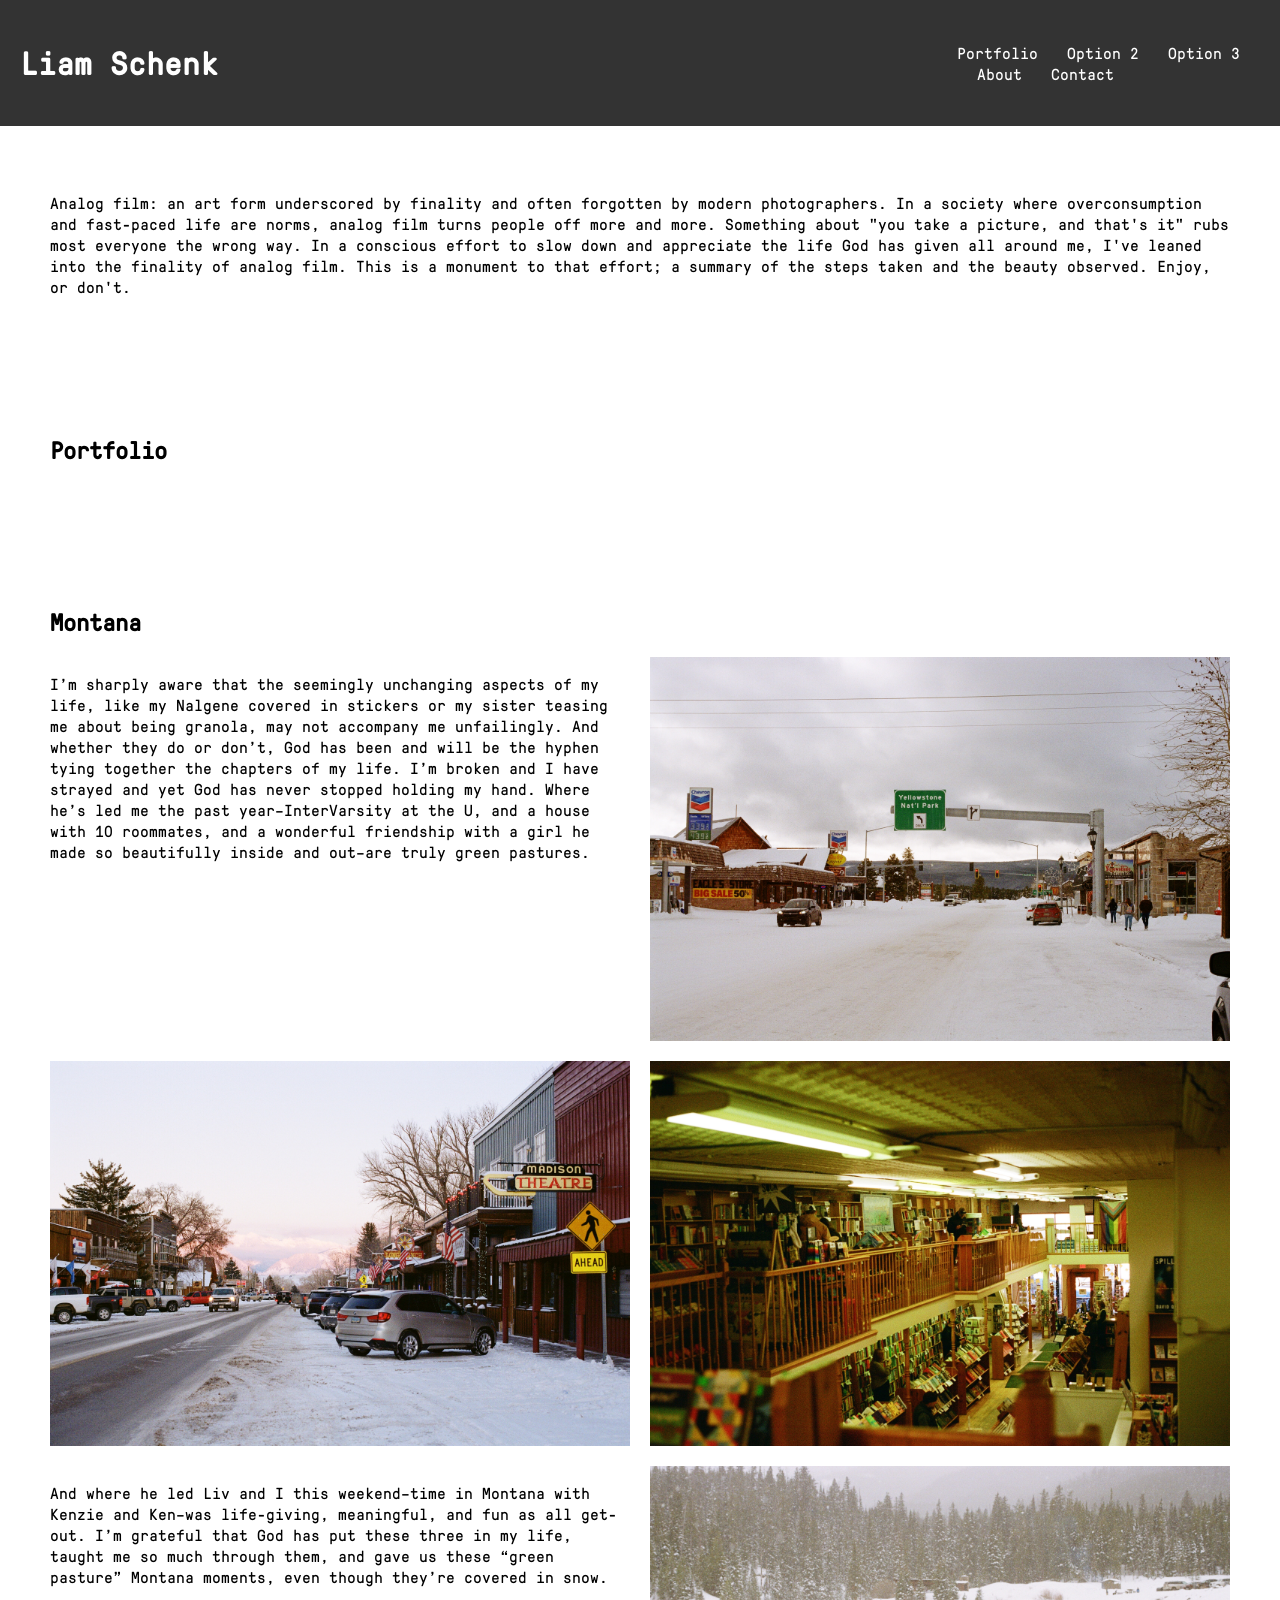
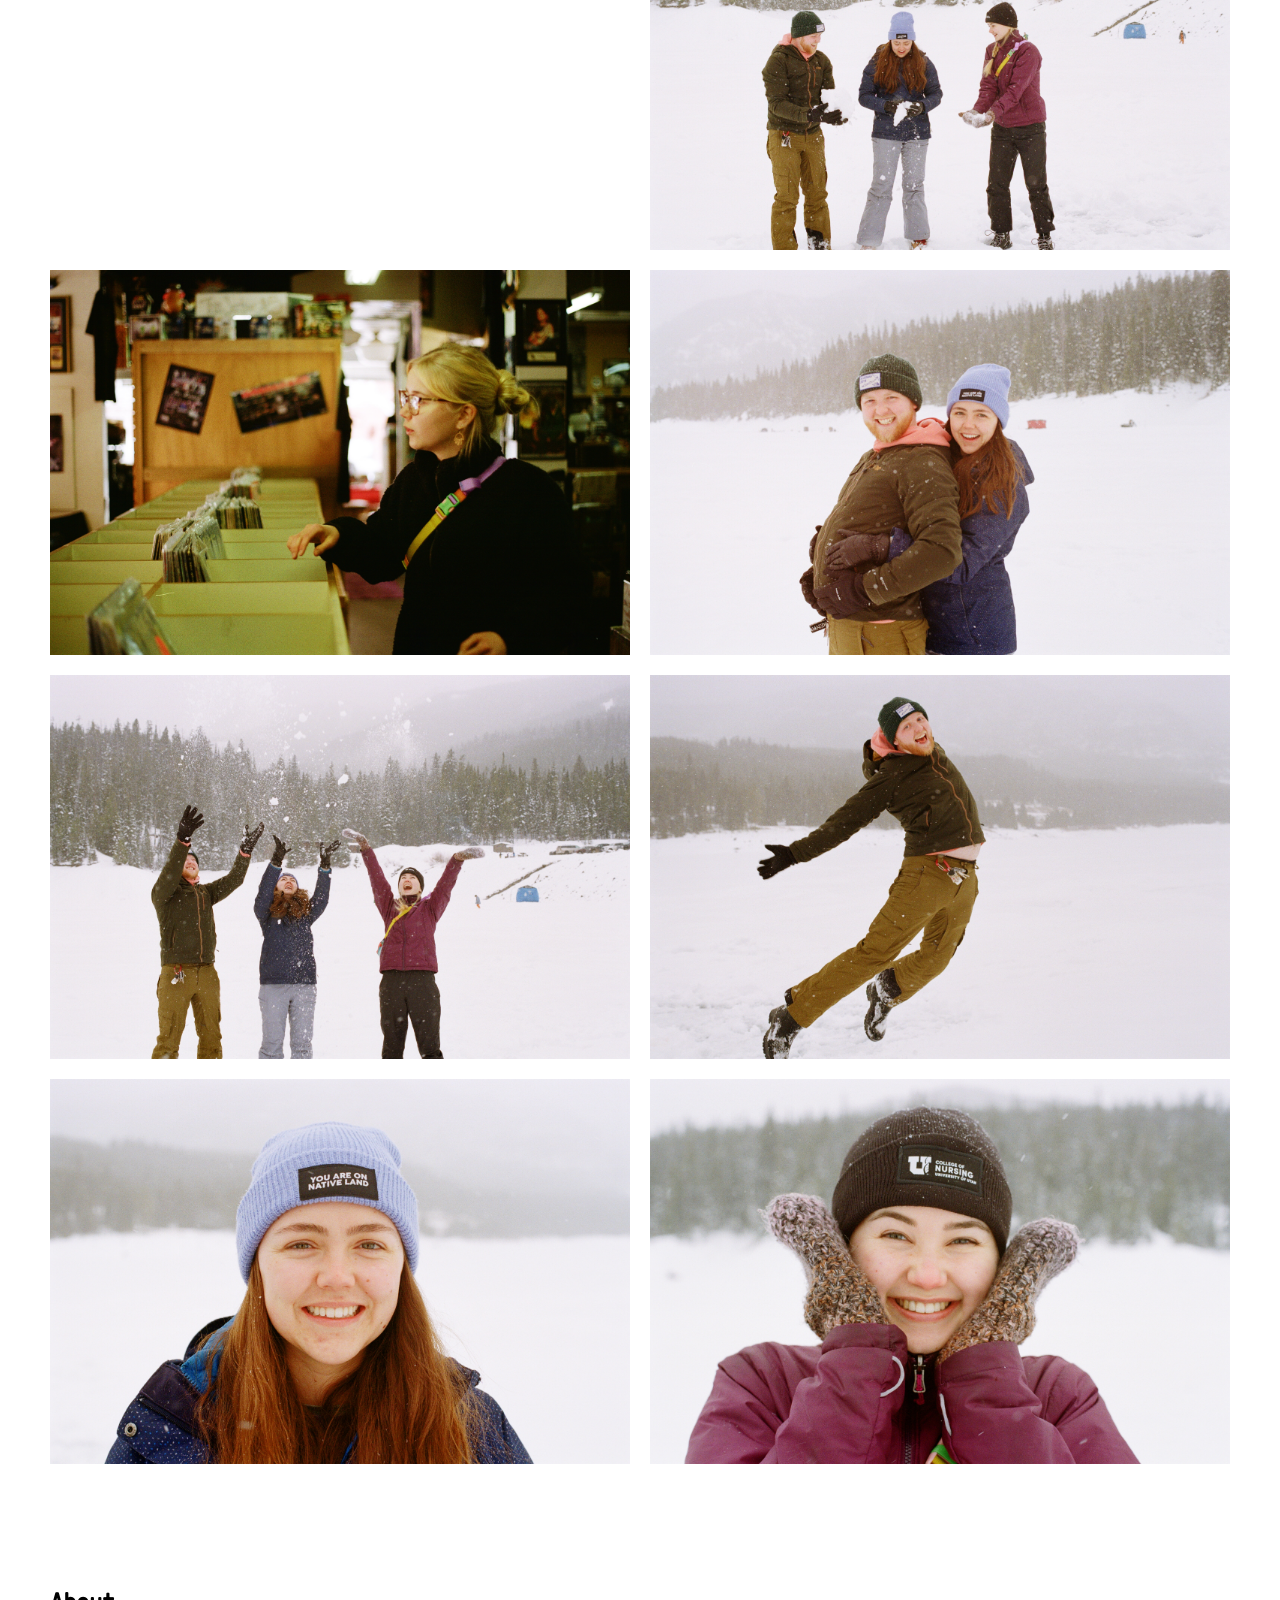
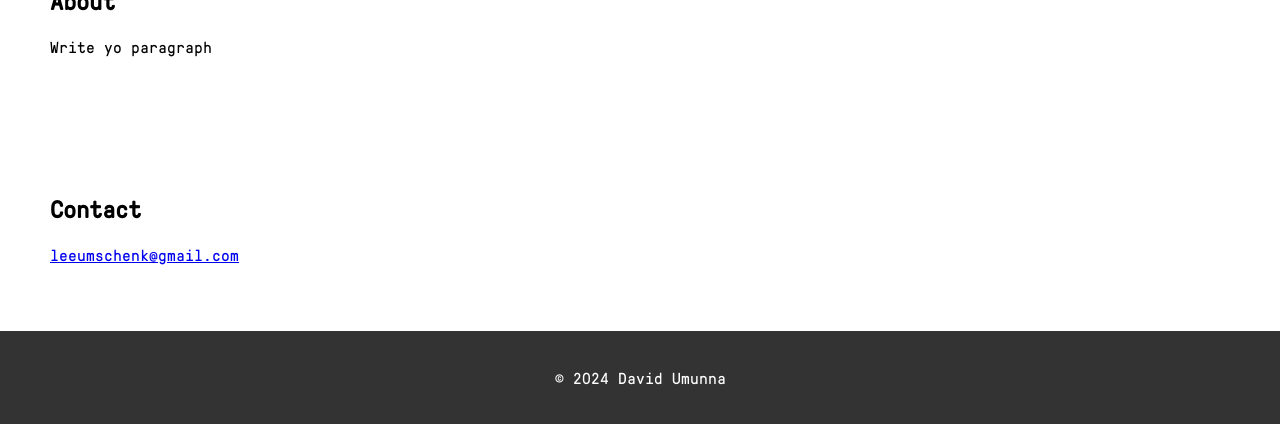
==== index.html @ a3badebc "Fix navbar???" ====
<!DOCTYPE html>
<html lang="en">
  <head>
    <meta charset="UTF-8" />
    <meta name="viewport" content="width=device-width, initial-scale=1.0" />
    <title>Liam Schenk; Portfolio</title>
    <link rel="stylesheet" href="digital.css" />
  </head>
  <body>
    <header>
      <h1>Liam Schenk</h1>
      <nav>
        <ul>
          <li>
            <ul>
			        <li><a href="#montana">Portfolio</a></li>
		          <li><a href="#">Option 2</a></li>
		          <li><a href="#">Option 3</a></li>
	          </ul>
          </li>
          <li><a href="#about">About</a></li>
          <li><a href="#contact">Contact</a></li>
        </ul>
      </nav>
    </header>

    <section id="intro">
      <p> Analog film: an art form underscored by finality and often forgotten by modern photographers. In a society where overconsumption and fast-paced life are norms, analog film turns people off more and more. Something about "you take a picture, and that's it" rubs most everyone the wrong way. In a conscious effort to slow down and appreciate the life God has given all around me, I've leaned into the finality of analog film. This is a monument to that effort; a summary of the steps taken and the beauty observed. Enjoy, or don't. </p>
    </section>
    <section id="portfolio">
      <h2>Portfolio</h2>
    </section>
    <section id="montana">
      <h2>Montana</h2>
      <div class="gallery">
        <p>I’m sharply aware that the seemingly unchanging aspects of my life, like my Nalgene covered in stickers or my sister teasing me about being granola, may not accompany me unfailingly. And whether they do or don’t, God has been and will be the hyphen tying together the chapters of my life. I’m broken and I have strayed and yet God has never stopped holding my hand. Where he’s led me the past year–InterVarsity at the U, and a house with 10 roommates, and a wonderful friendship with a girl he made so beautifully inside and out–are truly green pastures.</p>
        <img src="/assets/f001/95830006.JPG" alt="West Yellowstone; Kodak 200" class="toggle-image" value="hide/show" style="width:100%;"/>
        <img src="/assets/f001/95830033.JPG" alt="Ennis; Kodak 200" class="toggle-image" value="hide/show" style="width:100%;"/>
        <img src="/assets/f001/95830029.JPG" alt="Bozeman bookstore; Kodak 200" class="toggle-image" value="hide/show" style="width:100%;"/>
        <p>And where he led Liv and I this weekend–time in Montana with Kenzie and Ken–was life-giving, meaningful, and fun as all get-out. I’m grateful that God has put these three in my life, taught me so much through them, and gave us these “green pasture” Montana moments, even though they’re covered in snow.</p>
        <img src="/assets/f001/95830016.JPG" alt="Hyalite #3; Kodak 200" class="toggle-image" value="hide/show" style="width:100%;"/>
        <img src="./assets/f001/95830034.JPG" alt="Liv, Idaho Falls; Kodak 200" style="width:100%;"/>
        <img src="./assets/f001/95830014.JPG" alt="Hyalite #1; Kodak 200" style="width:100%;"/>
        <img src="./assets/f001/95830015.JPG" alt="Hyalite #2; Kodak 200" style="width:100%;"/>
        <img src="./assets/f001/95830017.JPG" alt="Hyalite #4; Kodak 200" style="width:100%;"/>
        <img src="./assets/f001/95830018.JPG" alt="Hyalite #5; Kodak 200" style="width:100%;"/>
        <img src="./assets/f001/95830019.JPG" alt="Hyalite #6; Kodak 200" style="width:100%;"/>
      </div>
    </section>

    <section id="about">
      <h2>About</h2>
      <p> Write yo paragraph </p>
    </section>

    <section id="contact">
      <h2>Contact</h2>
      <p><a href="mailto:leeumschenk@gmail.com">leeumschenk@gmail.com</a></p>
    </section>

    <footer>
      <p>&copy; 2024 David Umunna</p>
    </footer>
  </body>
</html>
---- digital.css ----
body {
  font-family: monoRegular;
  margin: 0;
  padding: 0;
}

header {
  background-color: #333;
  color: #fff;
  padding: 20px;
  display: flex;
  justify-content: space-between;
  align-items: center;
}

header nav ul {
  list-style-type: none;
  margin: 0;
  padding: 0;
}

header nav ul li {
  display: inline;
  margin-right: 20px;
}

header nav ul li a {
  color: #fff;
  text-decoration: none;
}

section {
  padding: 50px;
}

.gallery {
  display: grid;
  grid-template-columns: repeat(auto-fit, minmax(400px, 1fr));
  gap: 20px;
}

footer {
  background-color: #333;
  color: #fff;
  text-align: center;
  padding: 20px;
}

@font-face {
  font-family: monoRegular;
  src: url(src/fonts/GT-Pressura-Mono-Regular.otf);
}

@font-face {
  font-family: monoRegularItalic;
  src: url(src/fonts/GT-Pressura-Mono-Regular-Italic.otf);
}

@font-face {
  font-family: monoBold;
  src: url(src/fonts/GT-Pressura-Mono-Bold.otf);
}

@font-face {
  font-family: monoBoldItalic;
  src: url(src/fonts/GT-Pressura-Mono-Bold-Italic.otf);
}

@font-face {
  font-family: monoLight;
  src: url(src/fonts/GT-Pressura-Mono-Light.otf);
}

@font-face {
  font-family: monoLightItalic;
  src: url(src/fonts/GT-Pressura-Mono-Light-Italic.otf);
}
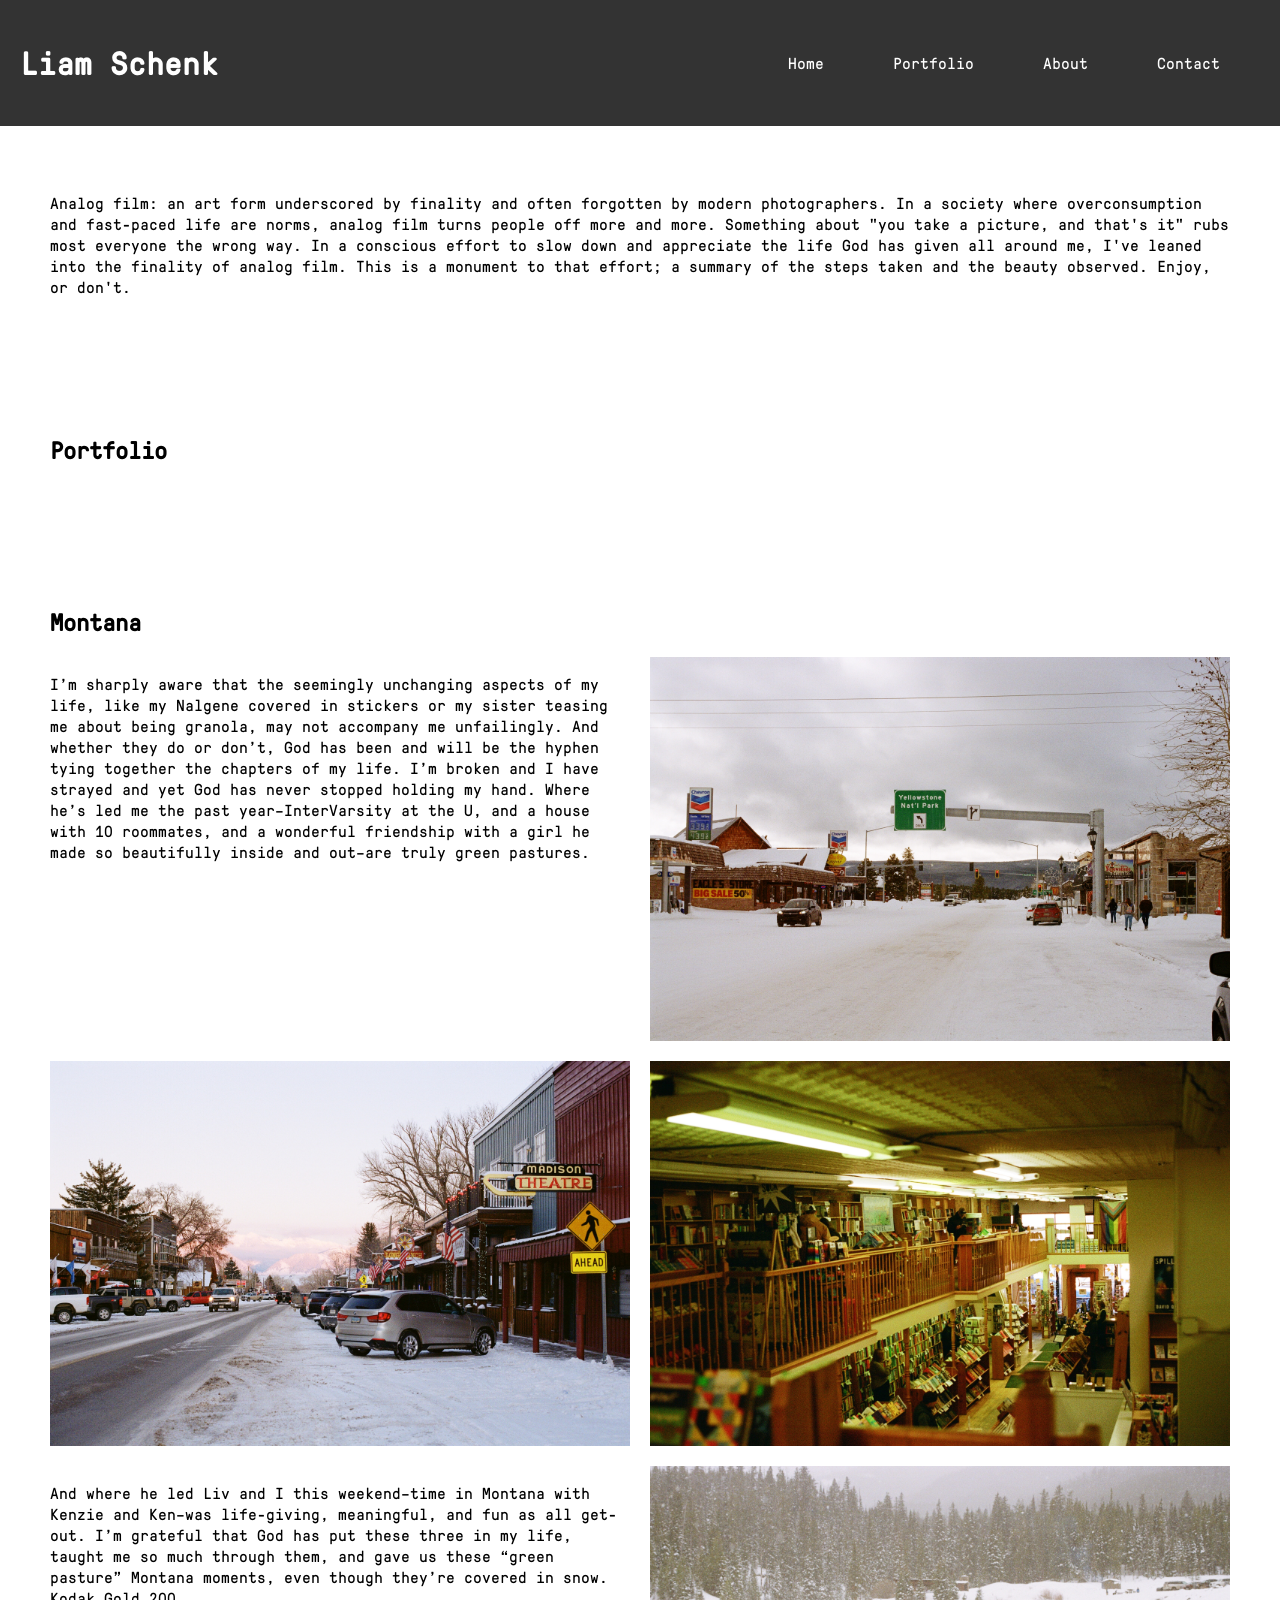
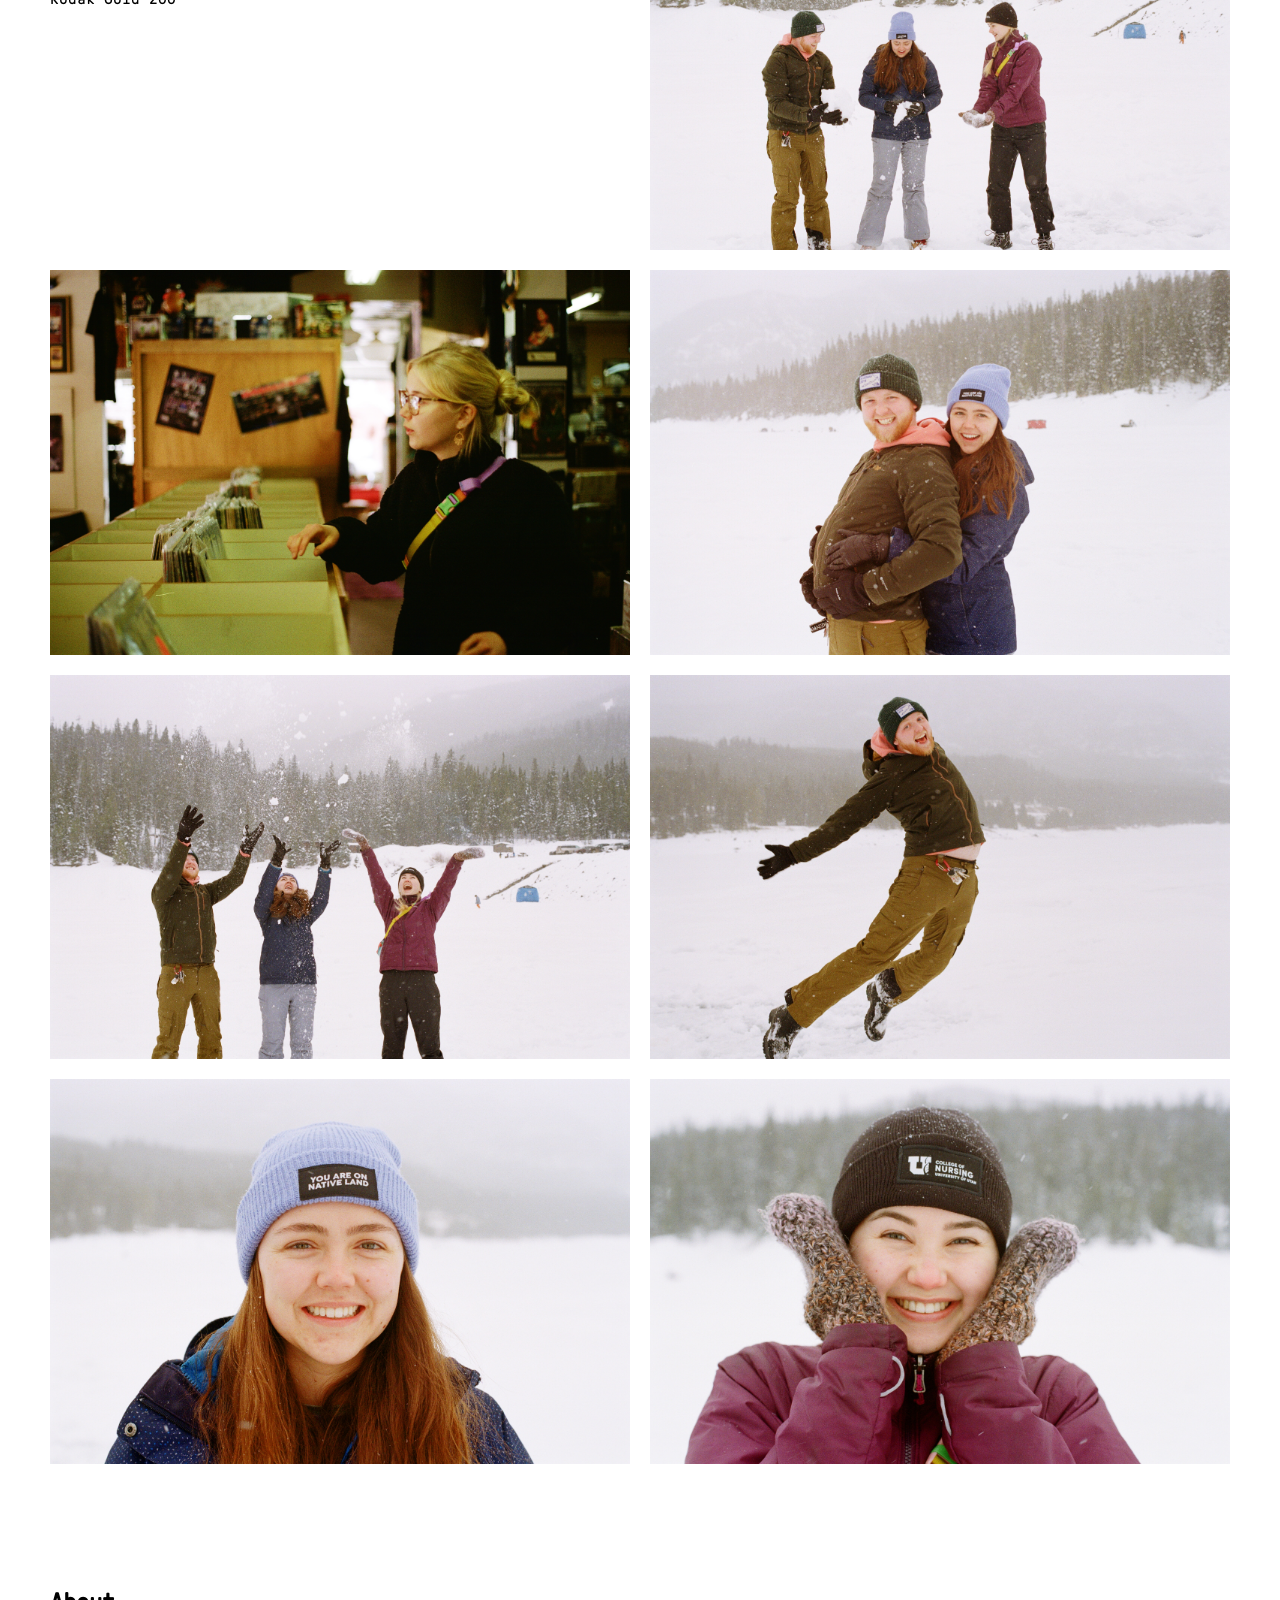
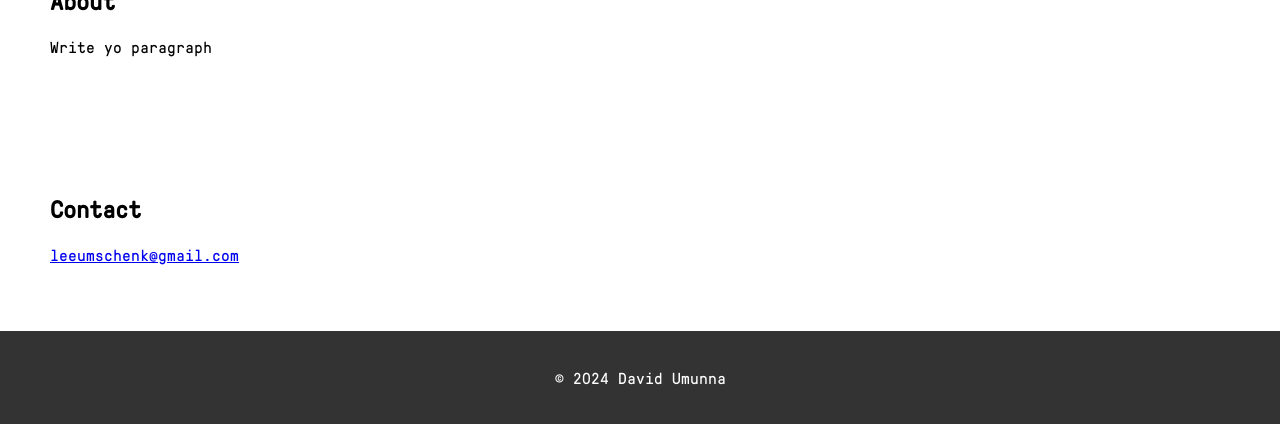
==== commit 9fdf3ced: "New nav" ====
--- a/index.html
+++ b/index.html
@@ -9,19 +9,21 @@
   <body>
     <header>
       <h1>Liam Schenk</h1>
-      <nav>
-        <ul>
-          <li>
-            <ul>
-			        <li><a href="#montana">Portfolio</a></li>
-		          <li><a href="#">Option 2</a></li>
-		          <li><a href="#">Option 3</a></li>
-	          </ul>
-          </li>
-          <li><a href="#about">About</a></li>
-          <li><a href="#contact">Contact</a></li>
-        </ul>
-      </nav>
+      <nav class="navbar">
+    	<ul>
+    		<li><a href="#">Home</a></li>
+    		<li>
+    			<a href="#">Portfolio</a>
+    			<ul>
+    				<li><a href="#montana">Montana</a></li>
+    				<li><a href="#">Option 2</a></li>
+    				<li><a href="#">Option 3</a></li>
+    			</ul>
+    		</li>
+        <li><a href="#about">About</a></li>
+        <li><a href="#contact">Contact</a></li>
+    	</ul>
+    </nav>
     </header>
 
     <section id="intro">
@@ -37,7 +39,7 @@
         <img src="/assets/f001/95830006.JPG" alt="West Yellowstone; Kodak 200" class="toggle-image" value="hide/show" style="width:100%;"/>
         <img src="/assets/f001/95830033.JPG" alt="Ennis; Kodak 200" class="toggle-image" value="hide/show" style="width:100%;"/>
         <img src="/assets/f001/95830029.JPG" alt="Bozeman bookstore; Kodak 200" class="toggle-image" value="hide/show" style="width:100%;"/>
-        <p>And where he led Liv and I this weekend–time in Montana with Kenzie and Ken–was life-giving, meaningful, and fun as all get-out. I’m grateful that God has put these three in my life, taught me so much through them, and gave us these “green pasture” Montana moments, even though they’re covered in snow.</p>
+        <p>And where he led Liv and I this weekend–time in Montana with Kenzie and Ken–was life-giving, meaningful, and fun as all get-out. I’m grateful that God has put these three in my life, taught me so much through them, and gave us these “green pasture” Montana moments, even though they’re covered in snow.<br>Kodak Gold 200</p>
         <img src="/assets/f001/95830016.JPG" alt="Hyalite #3; Kodak 200" class="toggle-image" value="hide/show" style="width:100%;"/>
         <img src="./assets/f001/95830034.JPG" alt="Liv, Idaho Falls; Kodak 200" style="width:100%;"/>
         <img src="./assets/f001/95830014.JPG" alt="Hyalite #1; Kodak 200" style="width:100%;"/>
--- a/digital.css
+++ b/digital.css
@@ -46,6 +46,50 @@
   padding: 20px;
 }
 
+
+		background-color: #333;
+		position: relative;
+		z-index: 999;
+	}
+
+	.navbar ul {
+		list-style-type: none;
+		margin: 0;
+		padding: 0;
+    background: black;
+	}
+
+	.navbar li {
+		display: inline-block;
+	}
+
+	.navbar li a {
+		color: white;
+		display: block;
+		padding: 10px 20px;
+		text-decoration: none;
+	}
+
+	/* Style the dropdown menu */
+	.navbar ul ul {
+		position: absolute;
+		top: 100%;
+		display: none;
+	}
+
+	.navbar ul ul li {
+		display: block;
+	}
+
+	.navbar li:hover ul {
+		display: block;
+	}
+
+	/* Change the background color of dropdown links on hover */
+	.navbar ul ul li a:hover {
+		background-color: #555;
+	}
+
 @font-face {
   font-family: monoRegular;
   src: url(src/fonts/GT-Pressura-Mono-Regular.otf);
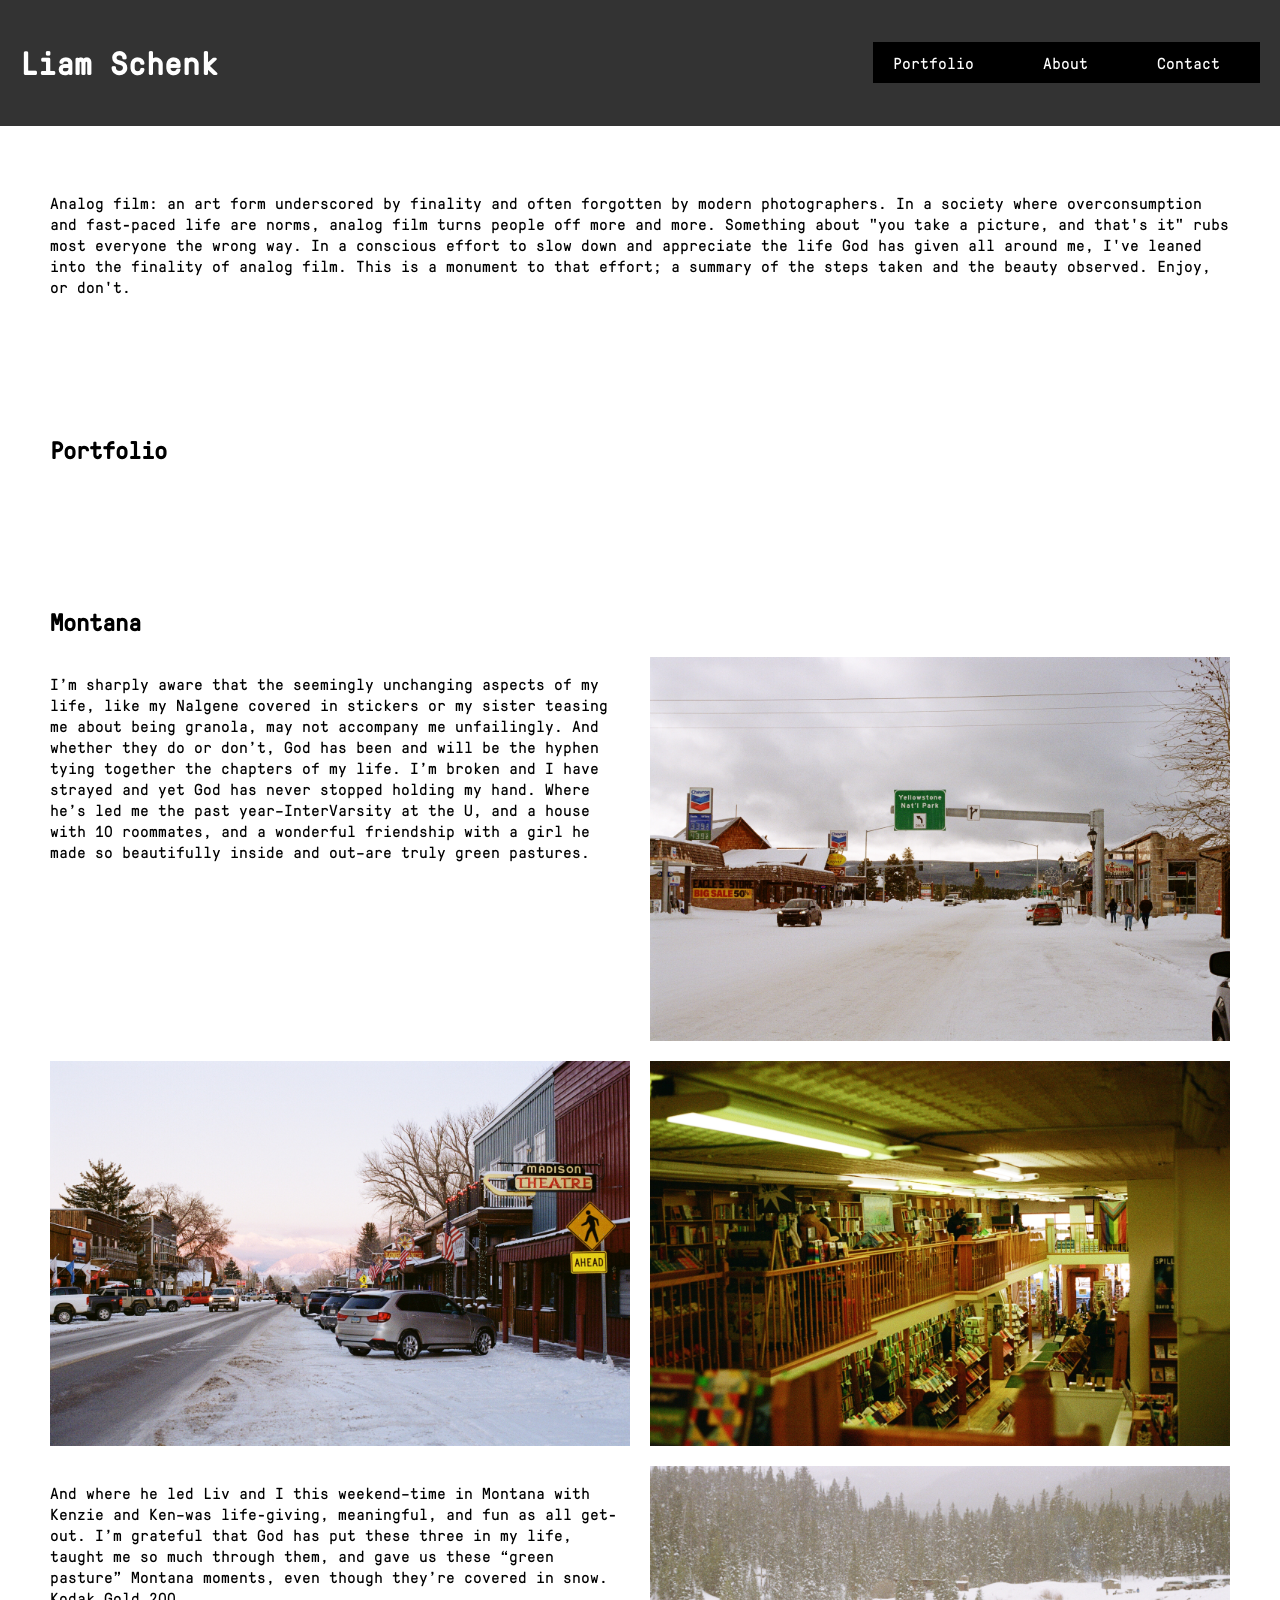
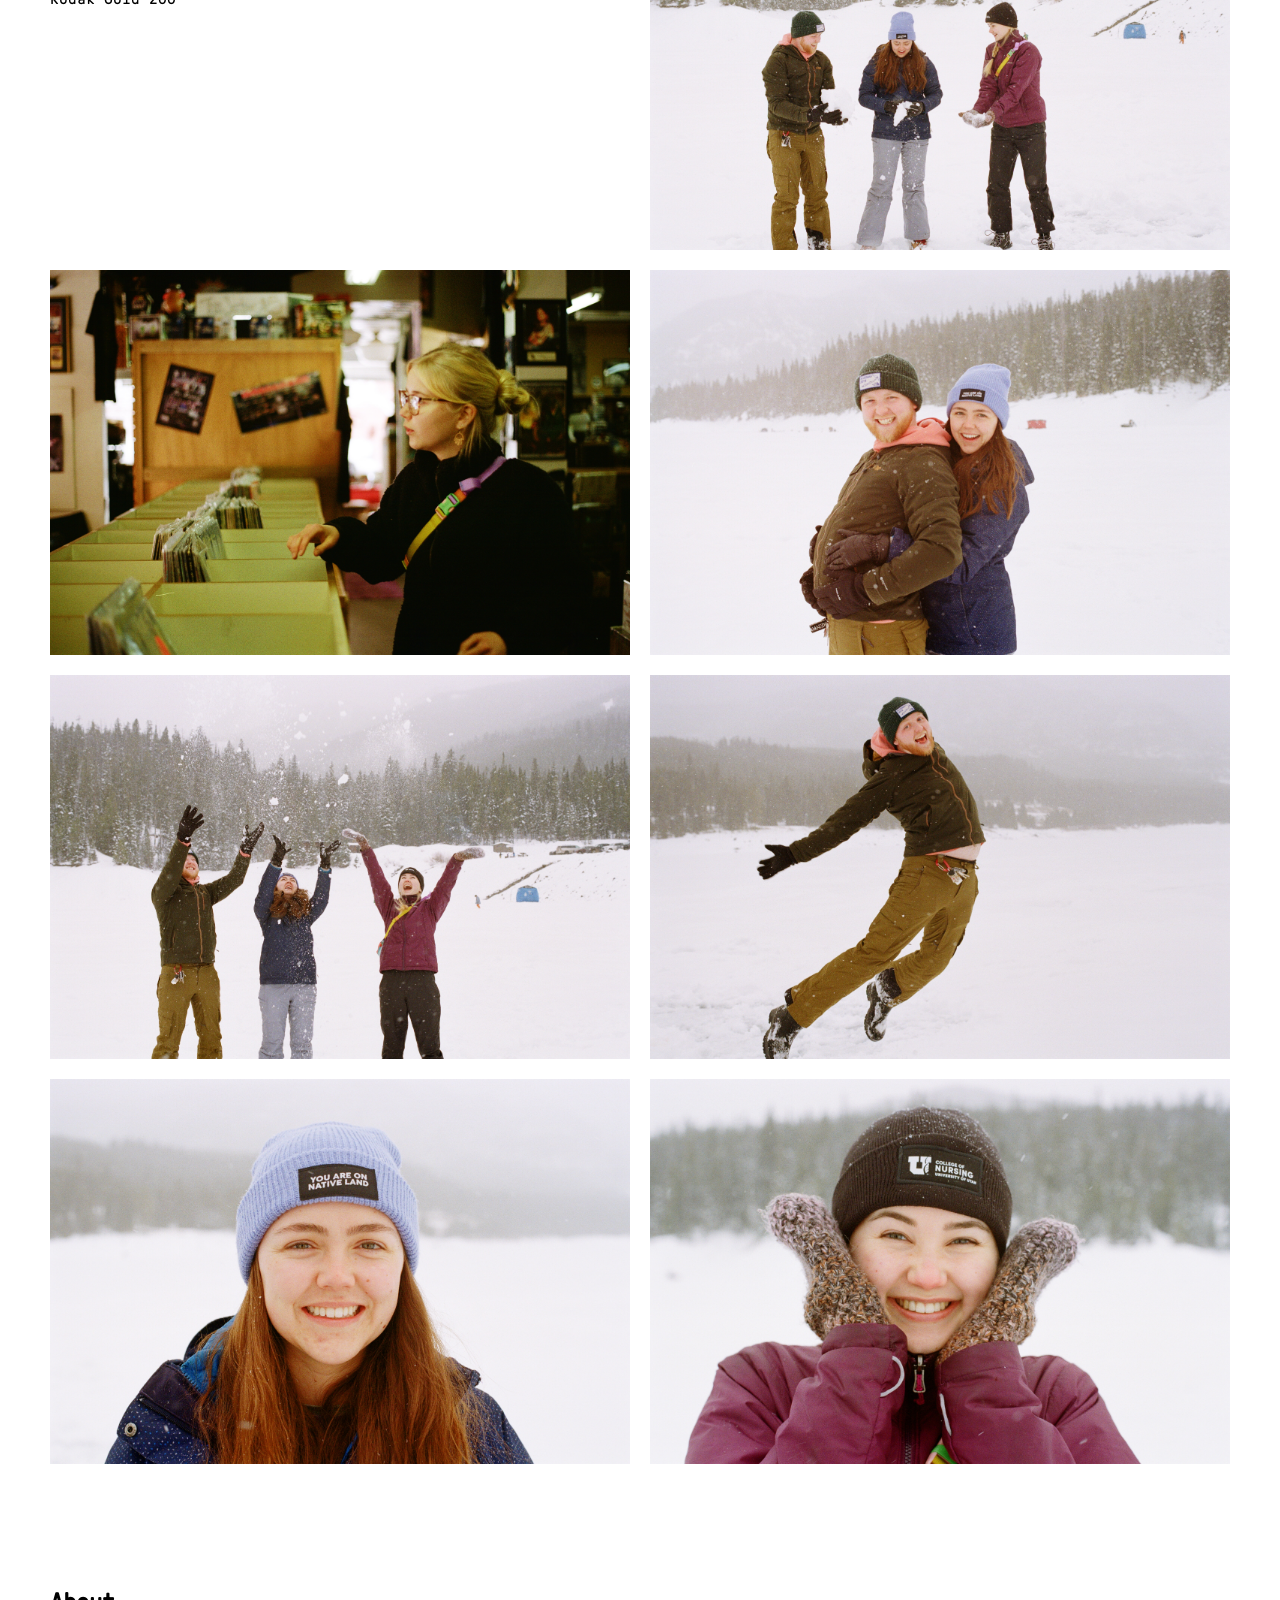
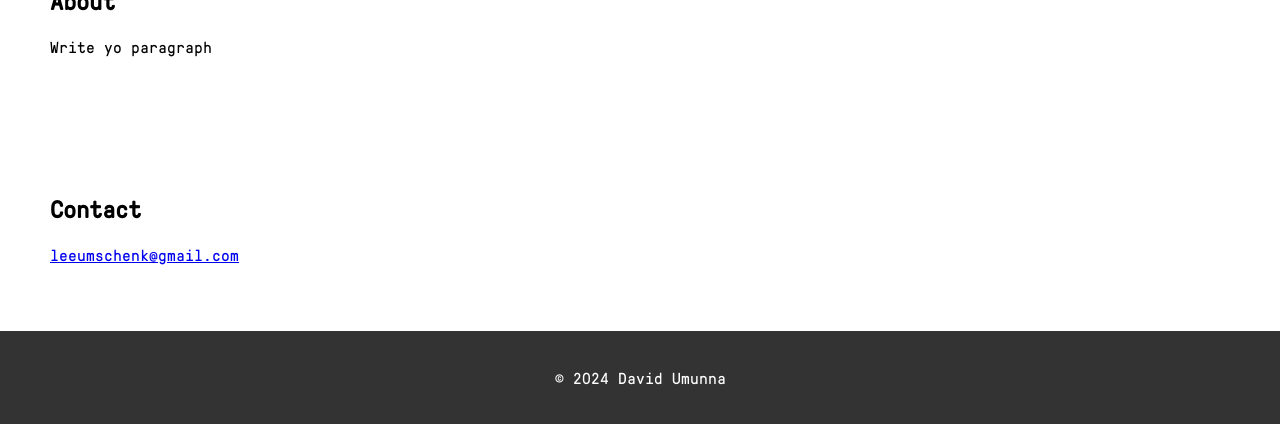
==== commit 3b30f617: "nav" ====
--- a/index.html
+++ b/index.html
@@ -11,7 +11,6 @@
       <h1>Liam Schenk</h1>
       <nav class="navbar">
     	<ul>
-    		<li><a href="#">Home</a></li>
     		<li>
     			<a href="#">Portfolio</a>
     			<ul>
--- a/digital.css
+++ b/digital.css
@@ -46,49 +46,49 @@
   padding: 20px;
 }
 
+.navbar {
+	background-color: #333;
+	position: relative;
+	z-index: 999;
+}
 
-		background-color: #333;
-		position: relative;
-		z-index: 999;
-	}
+.navbar ul {
+	list-style-type: none;
+	margin: 0;
+	padding: 0;
+  background: black;
+}
 
-	.navbar ul {
-		list-style-type: none;
-		margin: 0;
-		padding: 0;
-    background: black;
-	}
+.navbar li {
+	display: inline-block;
+}
 
-	.navbar li {
-		display: inline-block;
-	}
+.navbar li a {
+	color: white;
+	display: block;
+	padding: 10px 20px;
+	text-decoration: none;
+}
 
-	.navbar li a {
-		color: white;
-		display: block;
-		padding: 10px 20px;
-		text-decoration: none;
-	}
+/* Style the dropdown menu */
+.navbar ul ul {
+	position: absolute;
+	top: 100%;
+	display: none;
+}
 
-	/* Style the dropdown menu */
-	.navbar ul ul {
-		position: absolute;
-		top: 100%;
-		display: none;
-	}
+.navbar ul ul li {
+	display: block;
+}
 
-	.navbar ul ul li {
-		display: block;
-	}
+.navbar li:hover ul {
+	display: block;
+}
 
-	.navbar li:hover ul {
-		display: block;
-	}
-
-	/* Change the background color of dropdown links on hover */
-	.navbar ul ul li a:hover {
-		background-color: #555;
-	}
+/* Change the background color of dropdown links on hover */
+.navbar ul ul li a:hover {
+	background-color: #555;
+}
 
 @font-face {
   font-family: monoRegular;
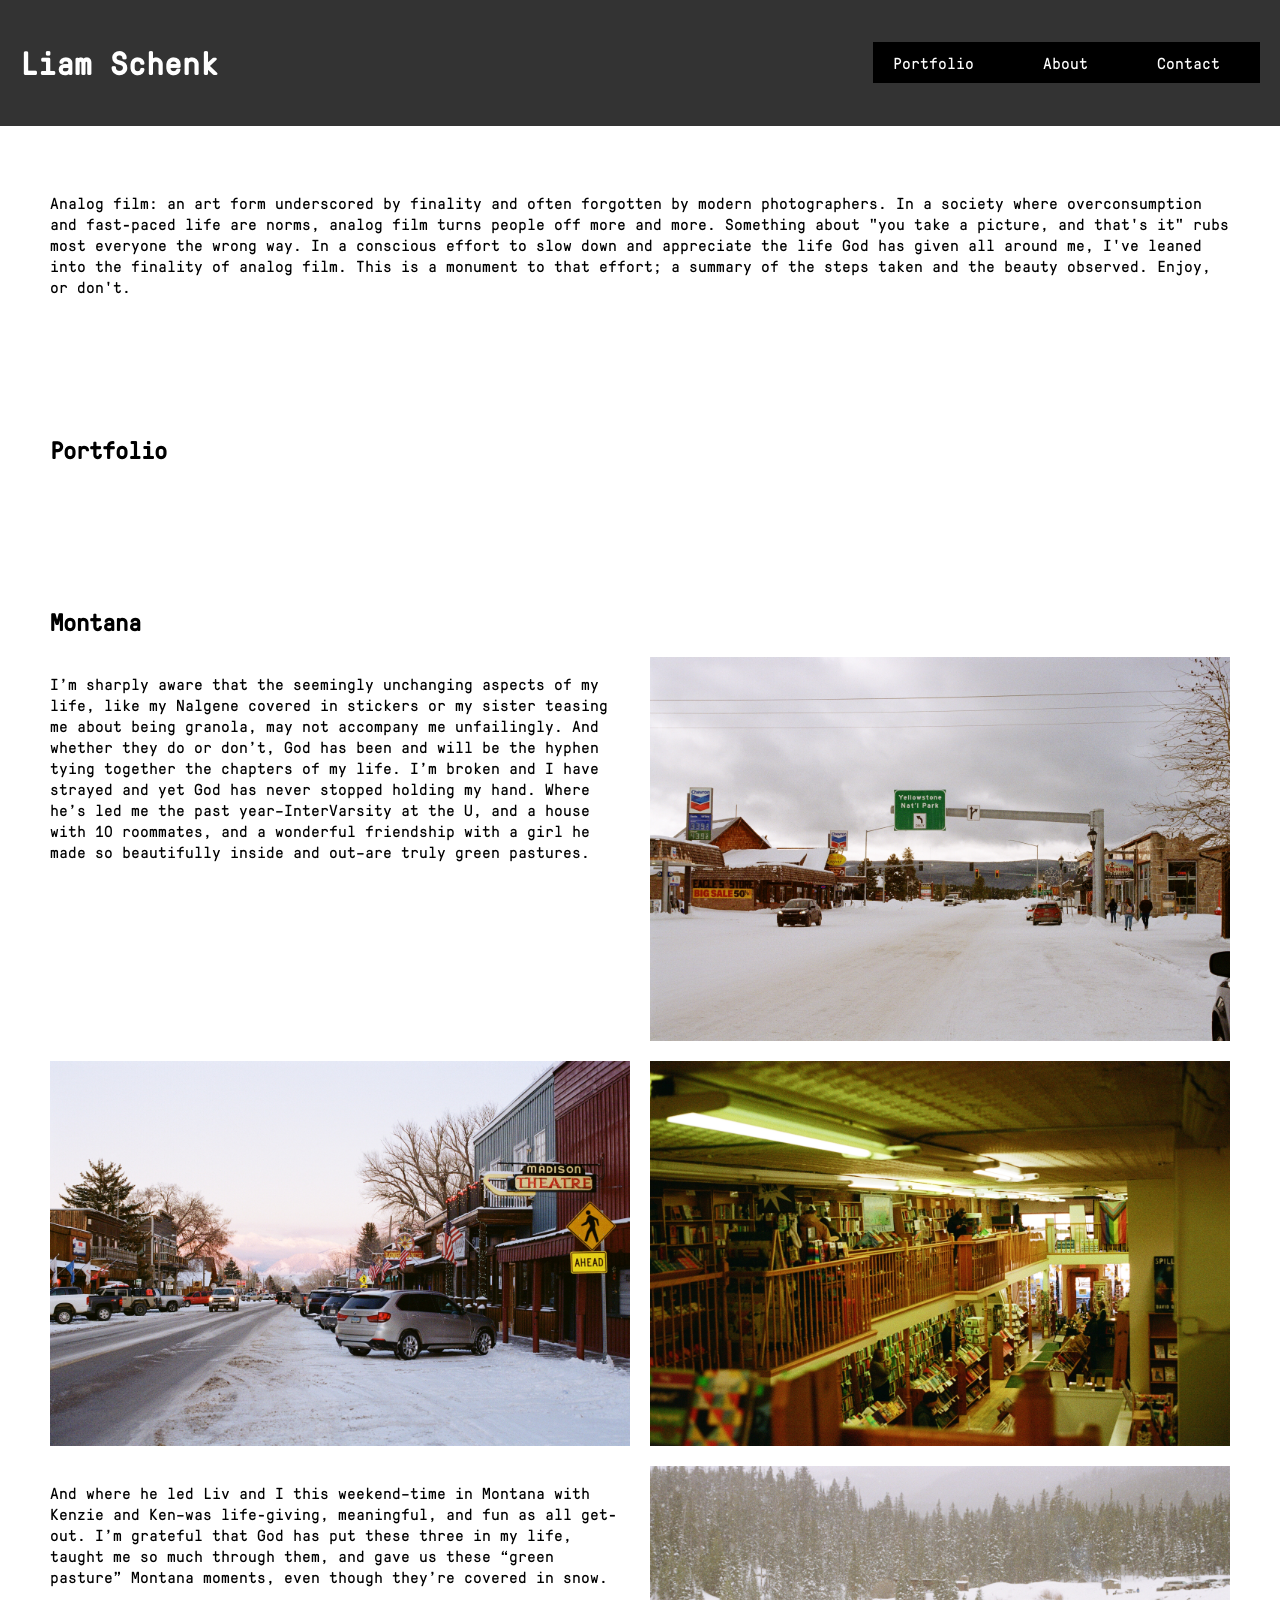
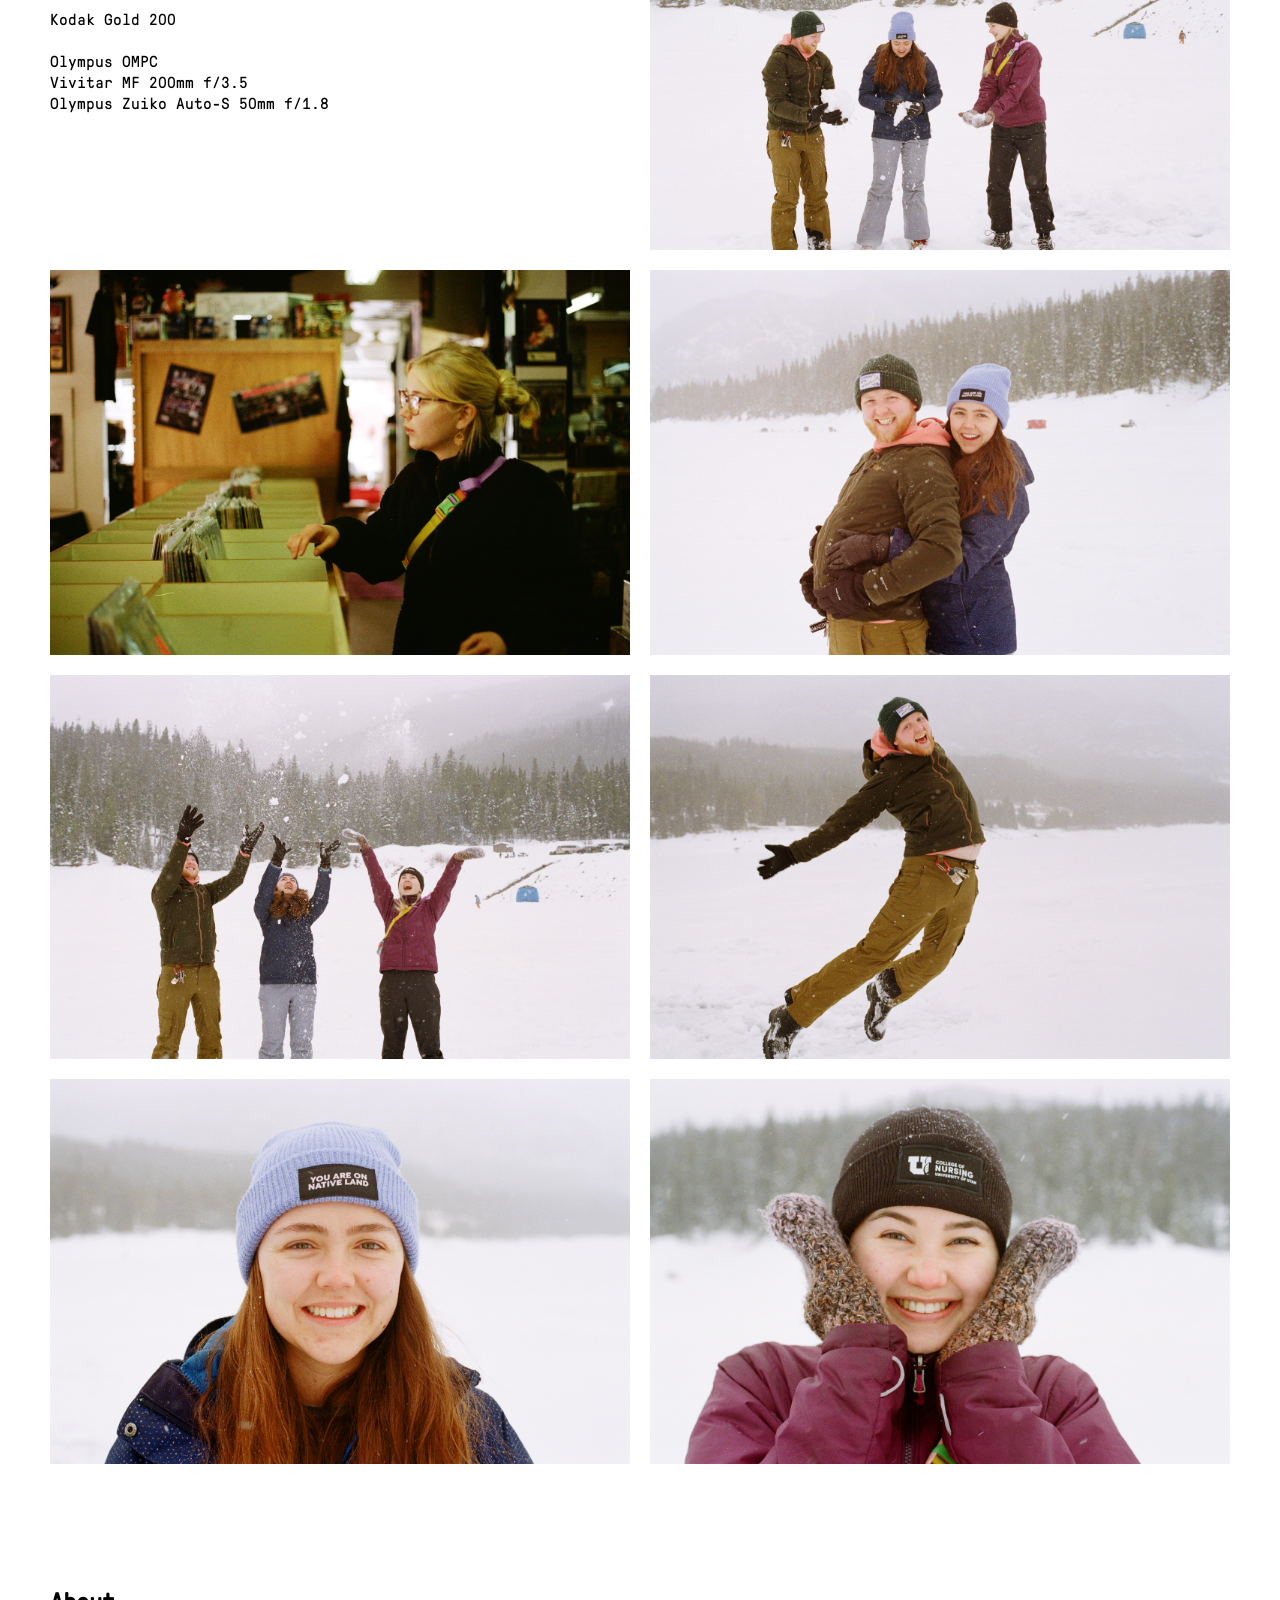
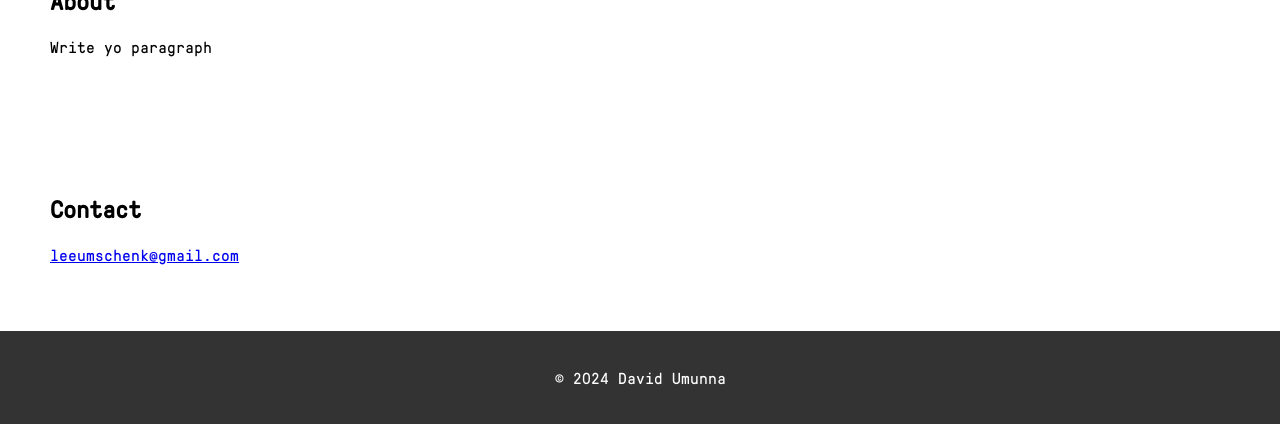
==== commit 5069f372: "Words" ====
--- a/index.html
+++ b/index.html
@@ -38,7 +38,7 @@
         <img src="/assets/f001/95830006.JPG" alt="West Yellowstone; Kodak 200" class="toggle-image" value="hide/show" style="width:100%;"/>
         <img src="/assets/f001/95830033.JPG" alt="Ennis; Kodak 200" class="toggle-image" value="hide/show" style="width:100%;"/>
         <img src="/assets/f001/95830029.JPG" alt="Bozeman bookstore; Kodak 200" class="toggle-image" value="hide/show" style="width:100%;"/>
-        <p>And where he led Liv and I this weekend–time in Montana with Kenzie and Ken–was life-giving, meaningful, and fun as all get-out. I’m grateful that God has put these three in my life, taught me so much through them, and gave us these “green pasture” Montana moments, even though they’re covered in snow.<br>Kodak Gold 200</p>
+        <p>And where he led Liv and I this weekend–time in Montana with Kenzie and Ken–was life-giving, meaningful, and fun as all get-out. I’m grateful that God has put these three in my life, taught me so much through them, and gave us these “green pasture” Montana moments, even though they’re covered in snow.<br><br>Kodak Gold 200<br><br>Olympus OMPC<br>Vivitar MF 200mm f/3.5<br>Olympus Zuiko Auto-S 50mm f/1.8</p>
         <img src="/assets/f001/95830016.JPG" alt="Hyalite #3; Kodak 200" class="toggle-image" value="hide/show" style="width:100%;"/>
         <img src="./assets/f001/95830034.JPG" alt="Liv, Idaho Falls; Kodak 200" style="width:100%;"/>
         <img src="./assets/f001/95830014.JPG" alt="Hyalite #1; Kodak 200" style="width:100%;"/>
--- a/digital.css
+++ b/digital.css
@@ -87,7 +87,7 @@
 
 /* Change the background color of dropdown links on hover */
 .navbar ul ul li a:hover {
-	background-color: #555;
+	background-color: #333;
 }
 
 @font-face {
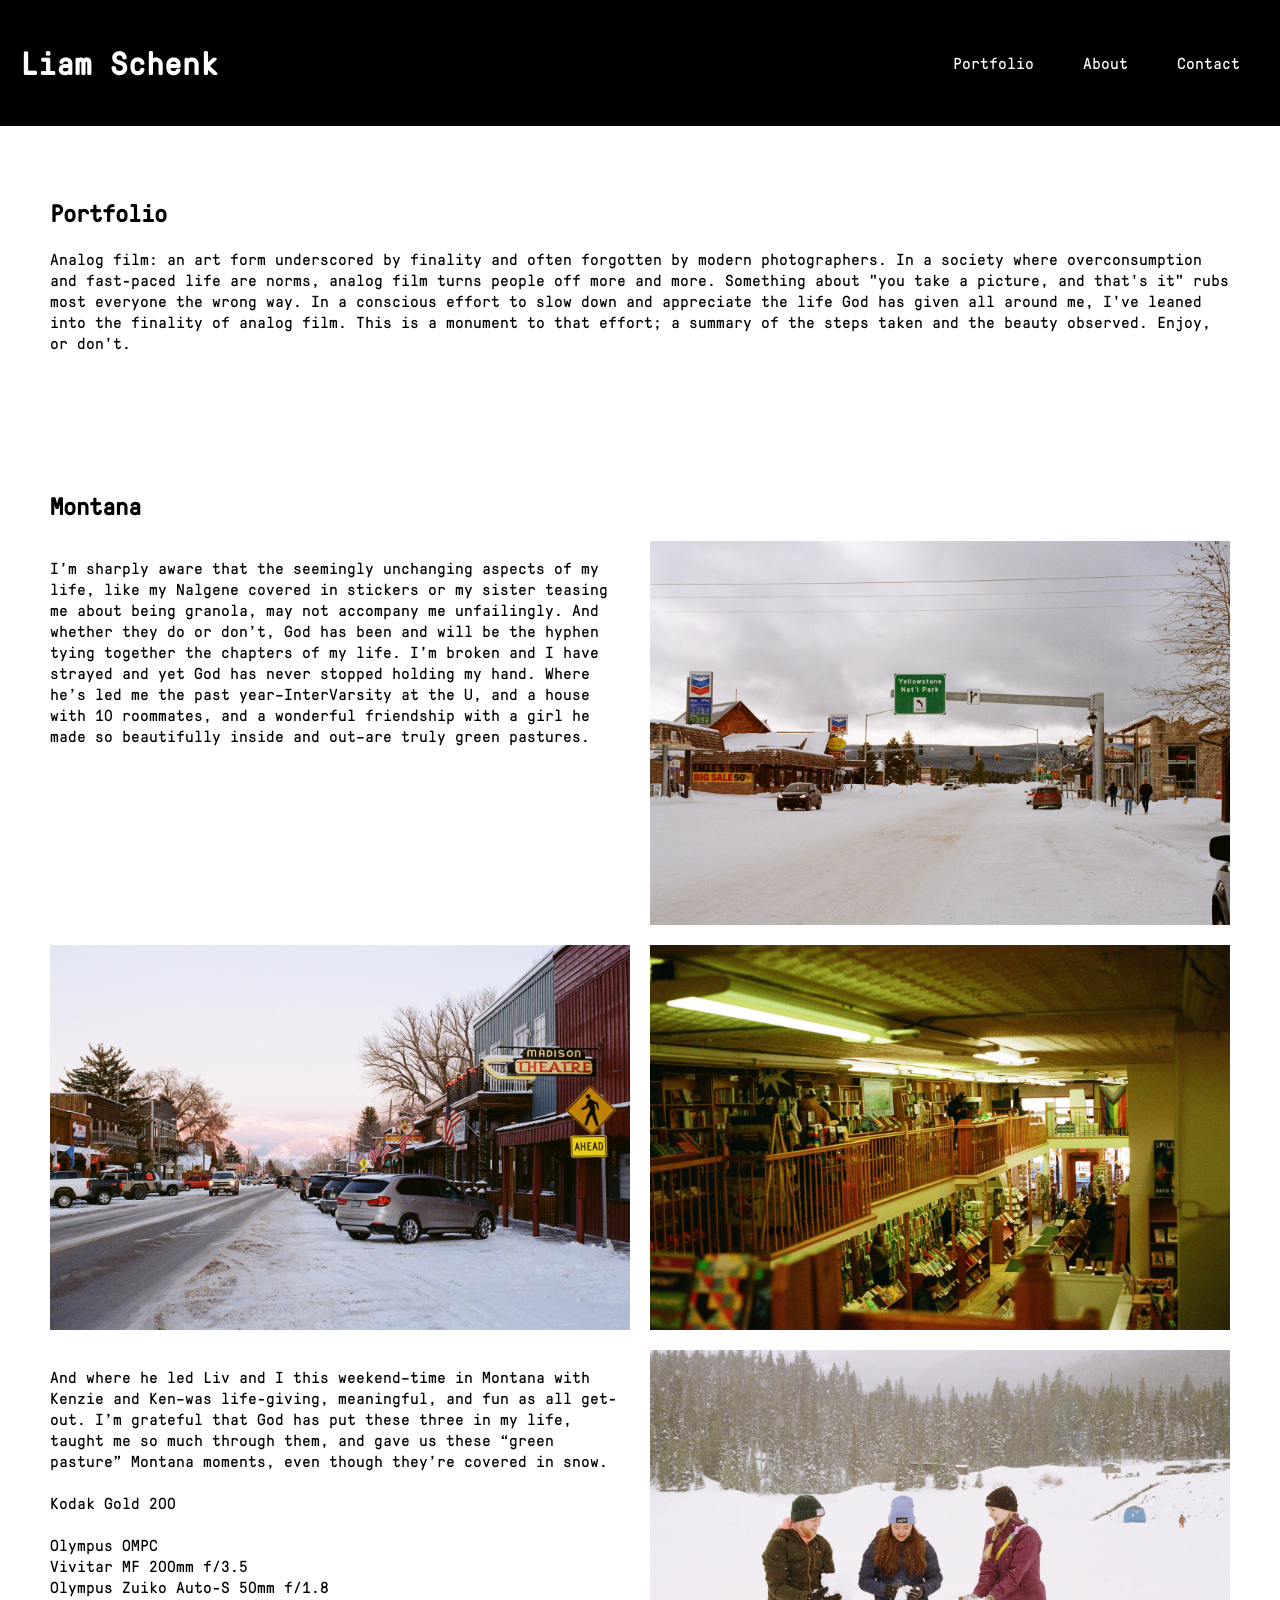
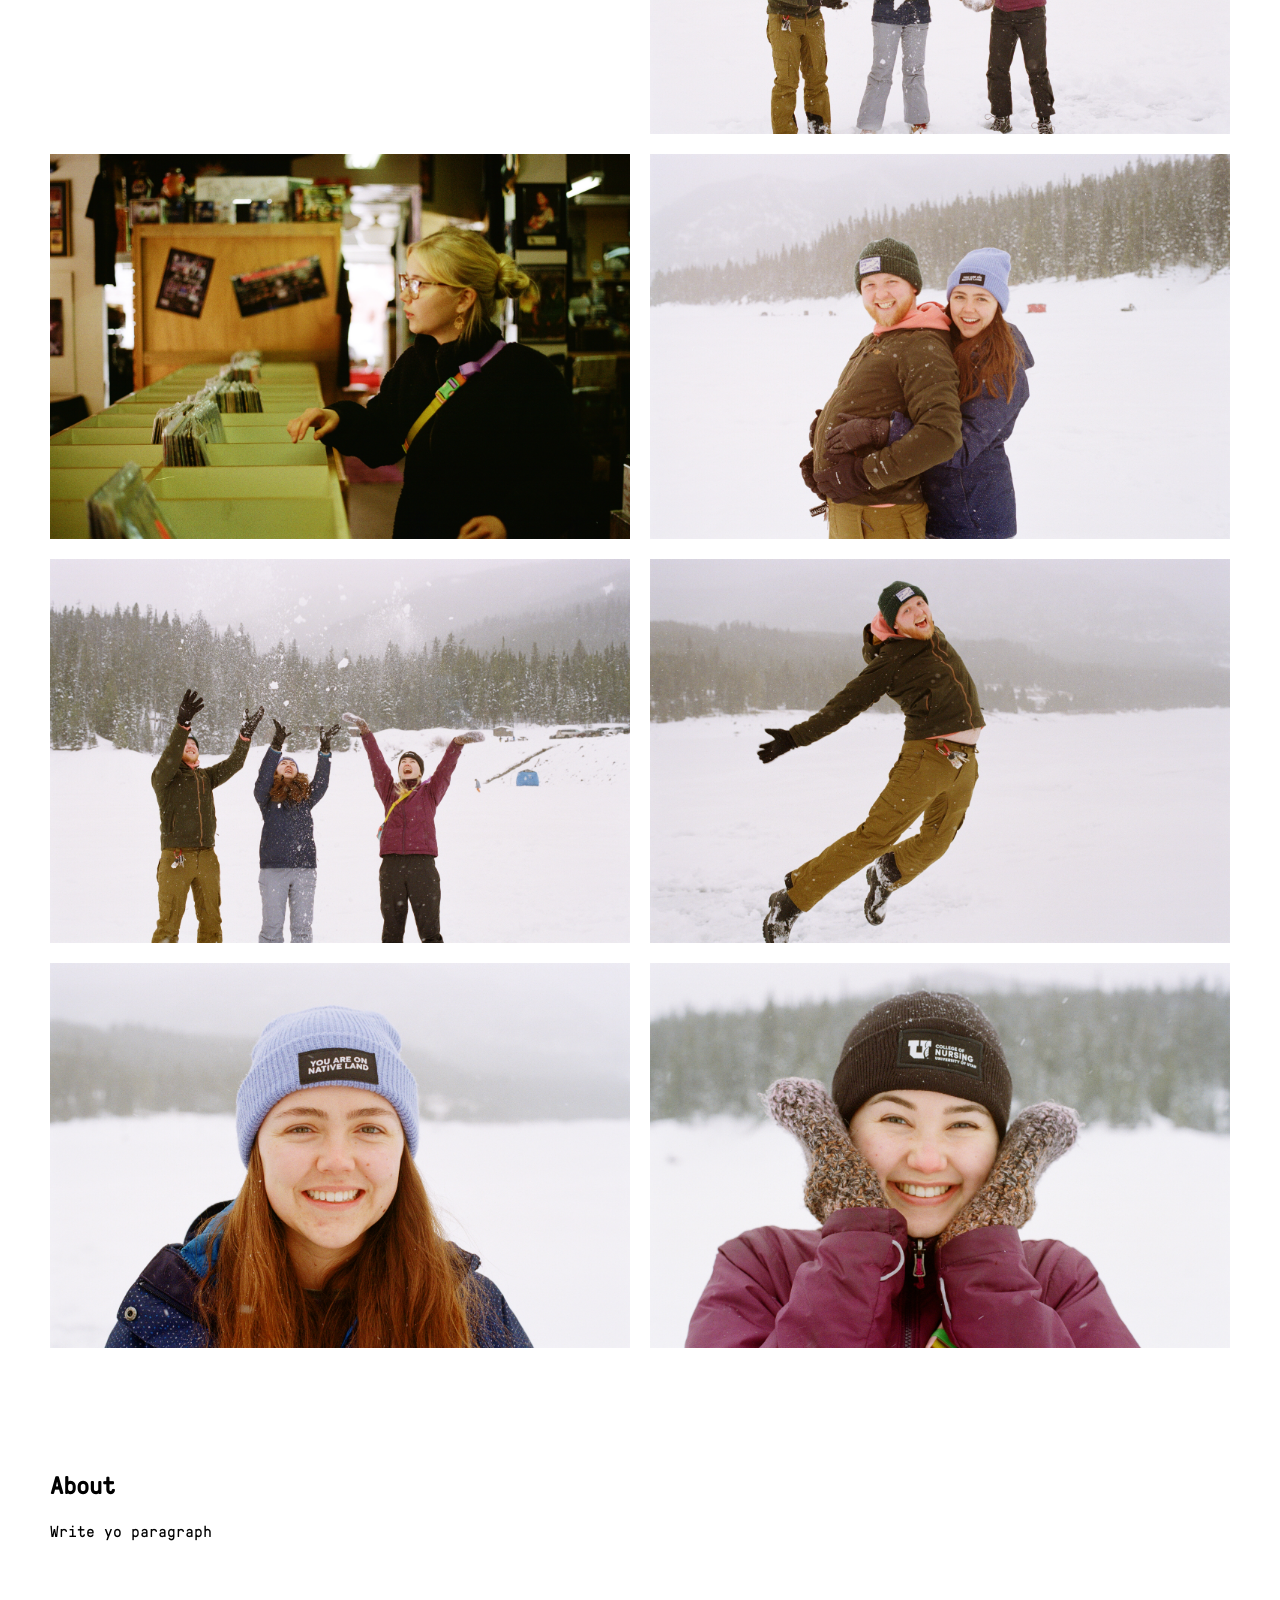
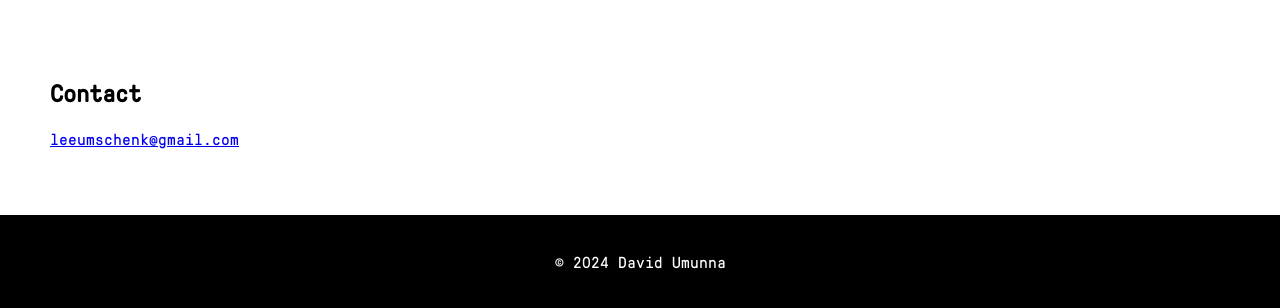
==== commit c44b5c2f: "Colors and layout" ====
--- a/index.html
+++ b/index.html
@@ -24,12 +24,9 @@
     	</ul>
     </nav>
     </header>
-
-    <section id="intro">
-      <p> Analog film: an art form underscored by finality and often forgotten by modern photographers. In a society where overconsumption and fast-paced life are norms, analog film turns people off more and more. Something about "you take a picture, and that's it" rubs most everyone the wrong way. In a conscious effort to slow down and appreciate the life God has given all around me, I've leaned into the finality of analog film. This is a monument to that effort; a summary of the steps taken and the beauty observed. Enjoy, or don't. </p>
-    </section>
     <section id="portfolio">
       <h2>Portfolio</h2>
+      <p> Analog film: an art form underscored by finality and often forgotten by modern photographers. In a society where overconsumption and fast-paced life are norms, analog film turns people off more and more. Something about "you take a picture, and that's it" rubs most everyone the wrong way. In a conscious effort to slow down and appreciate the life God has given all around me, I've leaned into the finality of analog film. This is a monument to that effort; a summary of the steps taken and the beauty observed. Enjoy, or don't. </p>
     </section>
     <section id="montana">
       <h2>Montana</h2>
--- a/digital.css
+++ b/digital.css
@@ -5,28 +5,12 @@
 }
 
 header {
-  background-color: #333;
+  background-color: black;
   color: #fff;
   padding: 20px;
   display: flex;
   justify-content: space-between;
   align-items: center;
-}
-
-header nav ul {
-  list-style-type: none;
-  margin: 0;
-  padding: 0;
-}
-
-header nav ul li {
-  display: inline;
-  margin-right: 20px;
-}
-
-header nav ul li a {
-  color: #fff;
-  text-decoration: none;
 }
 
 section {
@@ -40,14 +24,14 @@
 }
 
 footer {
-  background-color: #333;
+  background-color: black;
   color: #fff;
   text-align: center;
   padding: 20px;
 }
 
 .navbar {
-	background-color: #333;
+	background-color: black;
 	position: relative;
 	z-index: 999;
 }
@@ -87,7 +71,7 @@
 
 /* Change the background color of dropdown links on hover */
 .navbar ul ul li a:hover {
-	background-color: #333;
+	background-color: black;
 }
 
 @font-face {
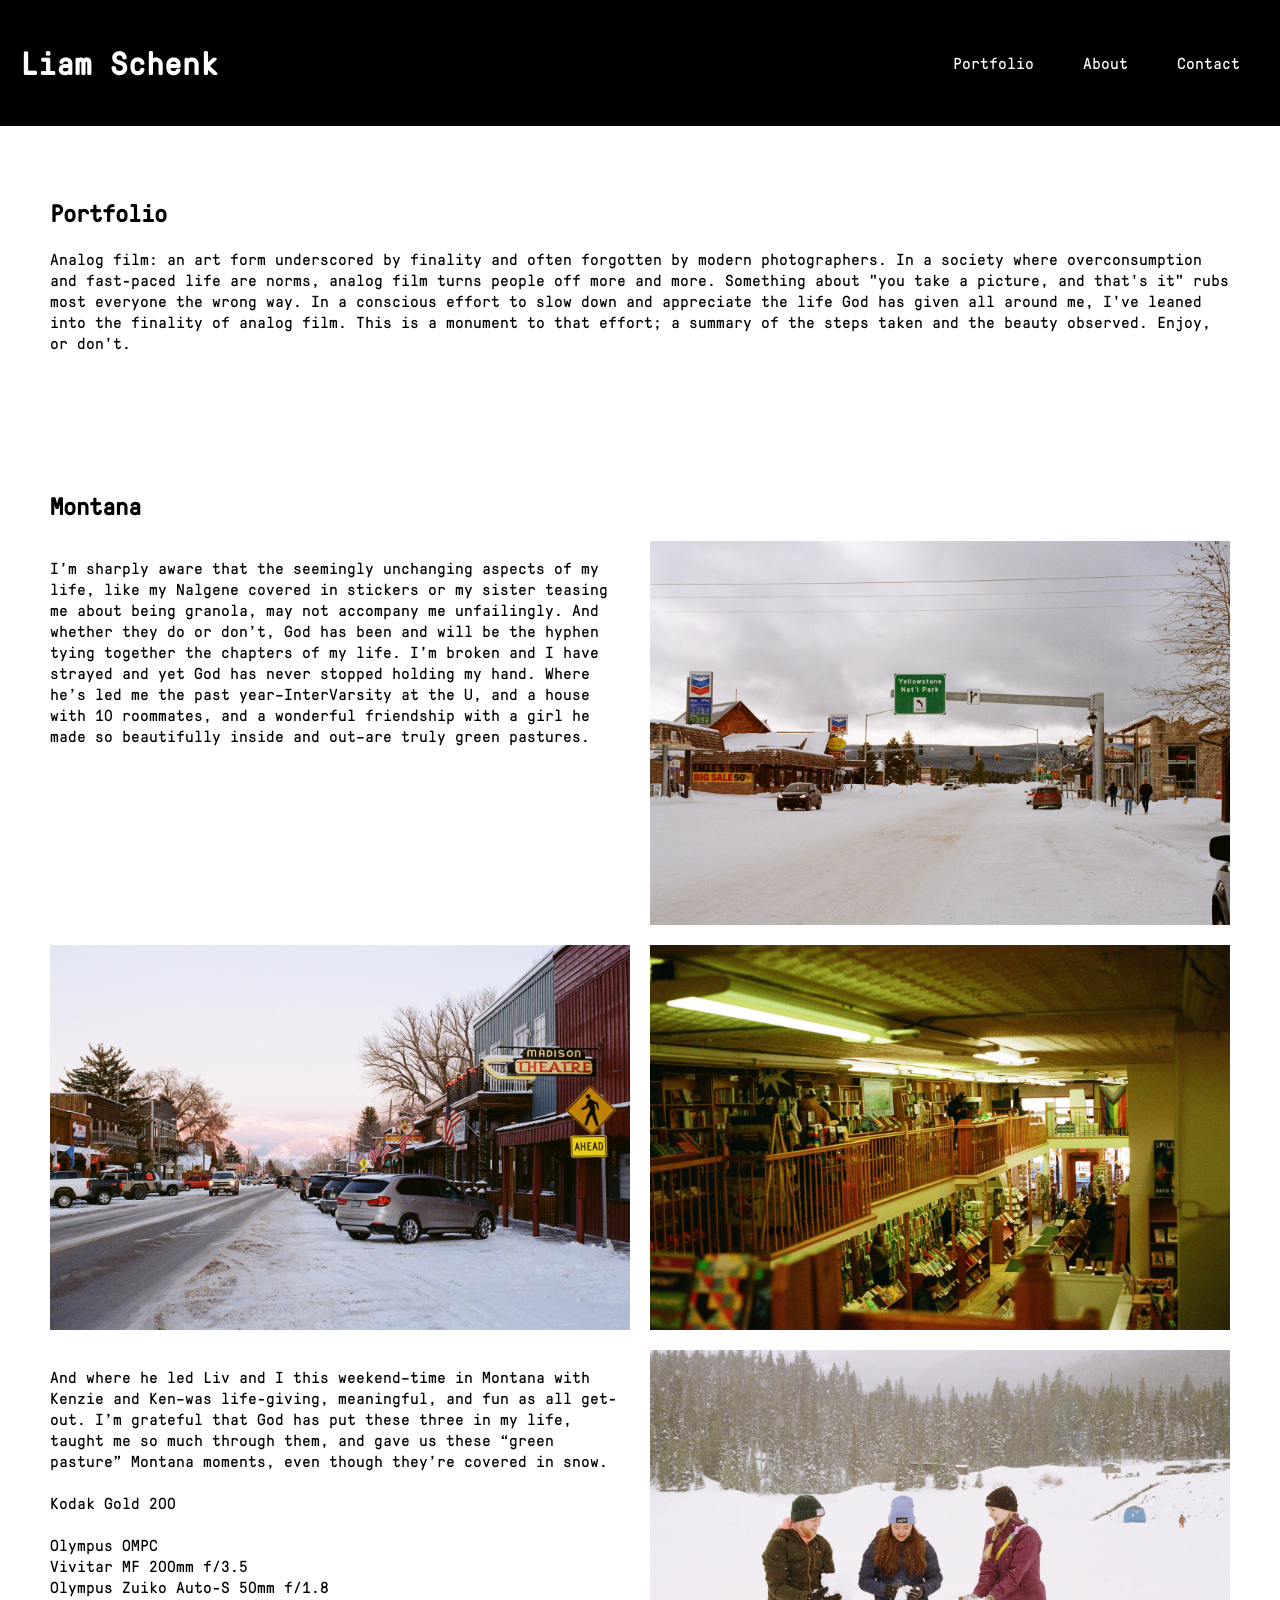
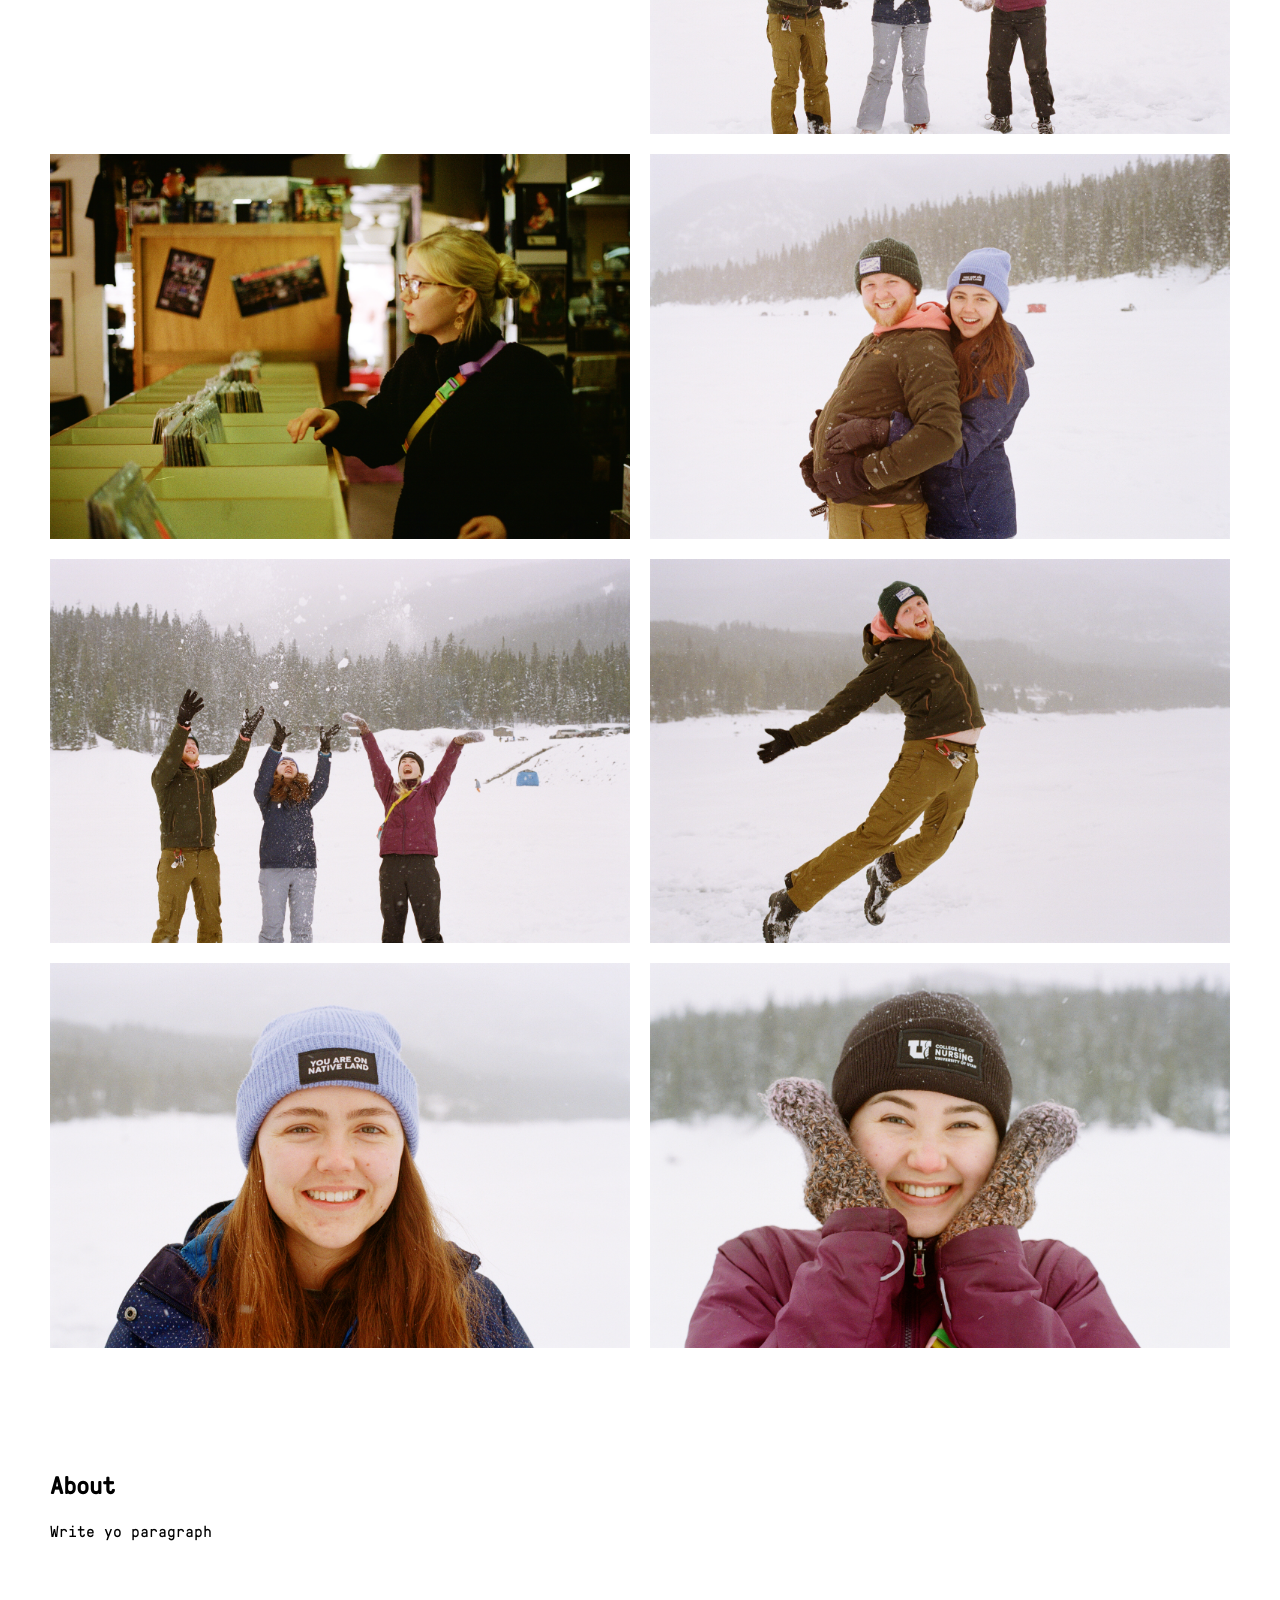
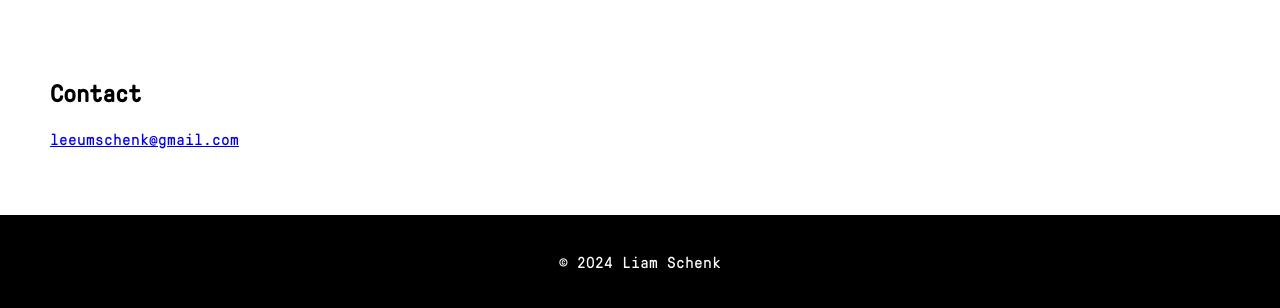
==== commit 52580cde: "Update index.html" ====
--- a/index.html
+++ b/index.html
@@ -57,7 +57,7 @@
     </section>
 
     <footer>
-      <p>&copy; 2024 David Umunna</p>
+      <p>&copy; 2024 Liam Schenk</p>
     </footer>
   </body>
 </html>
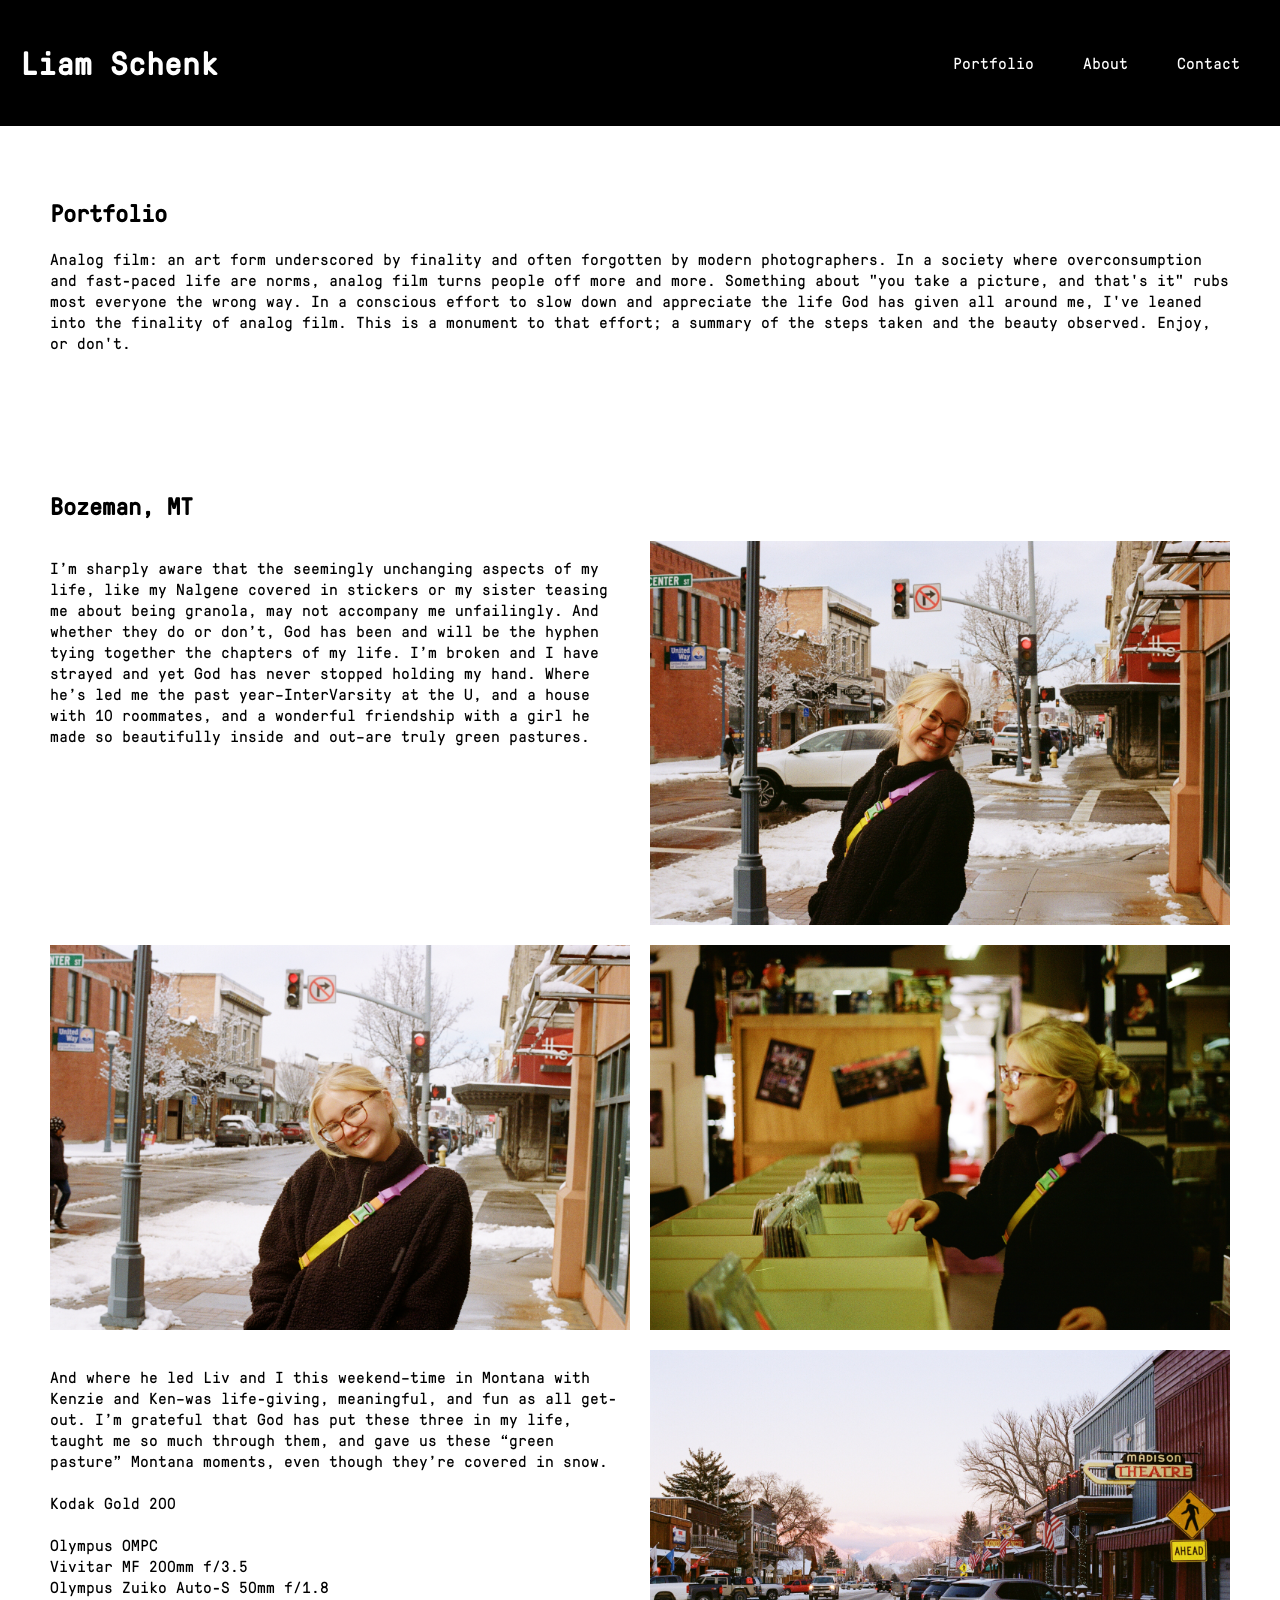
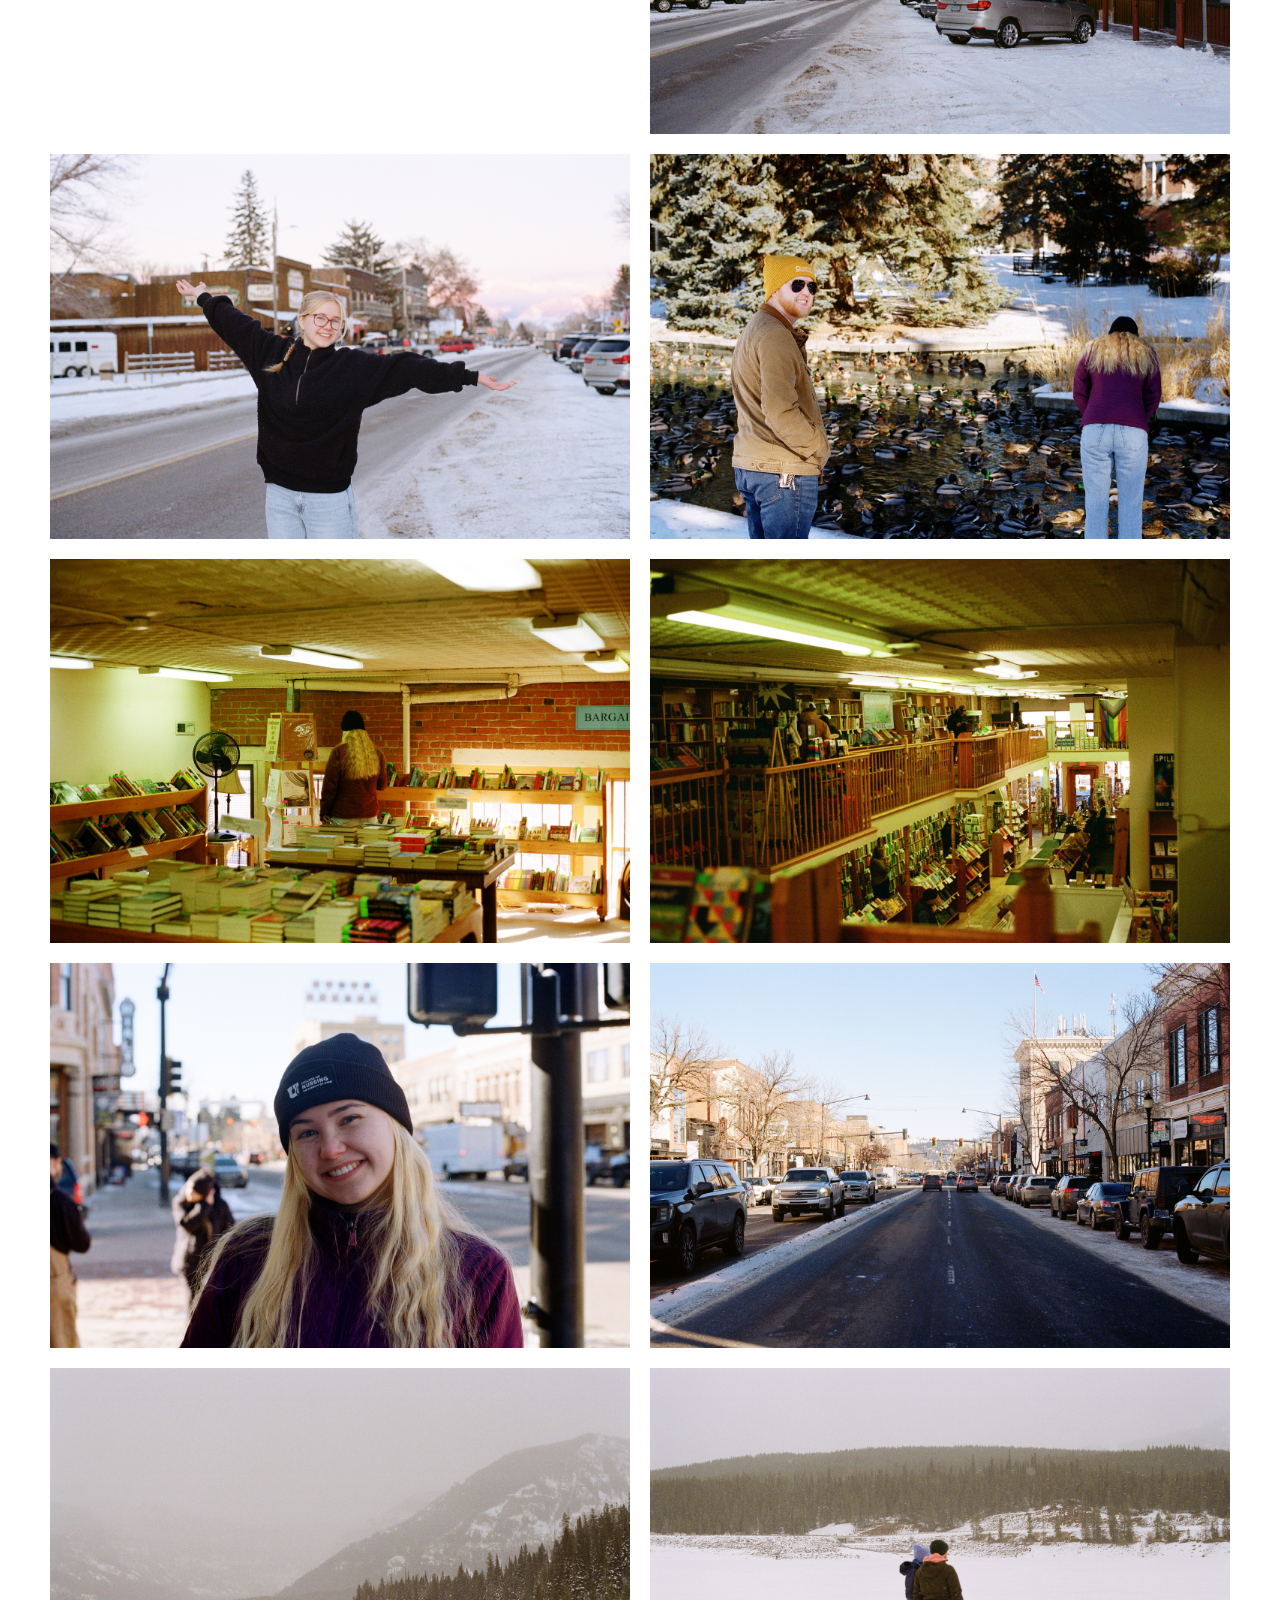
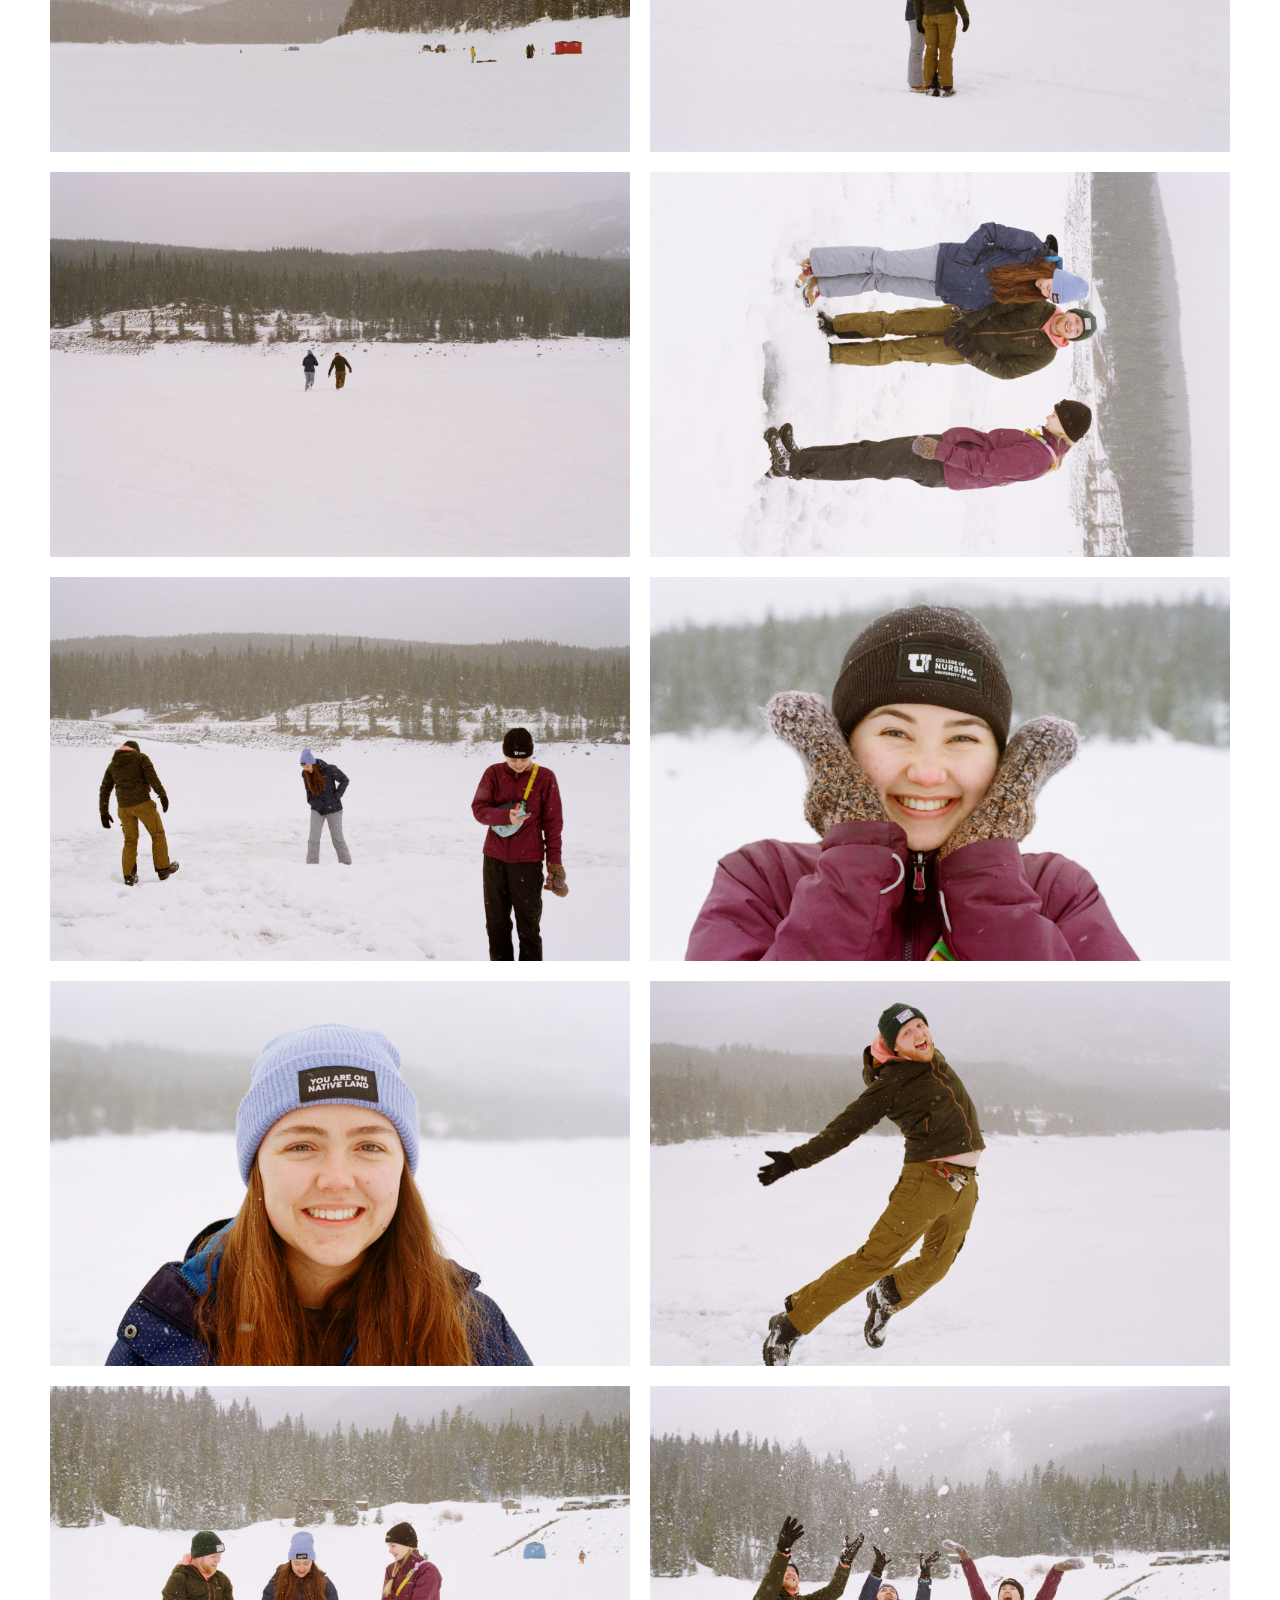
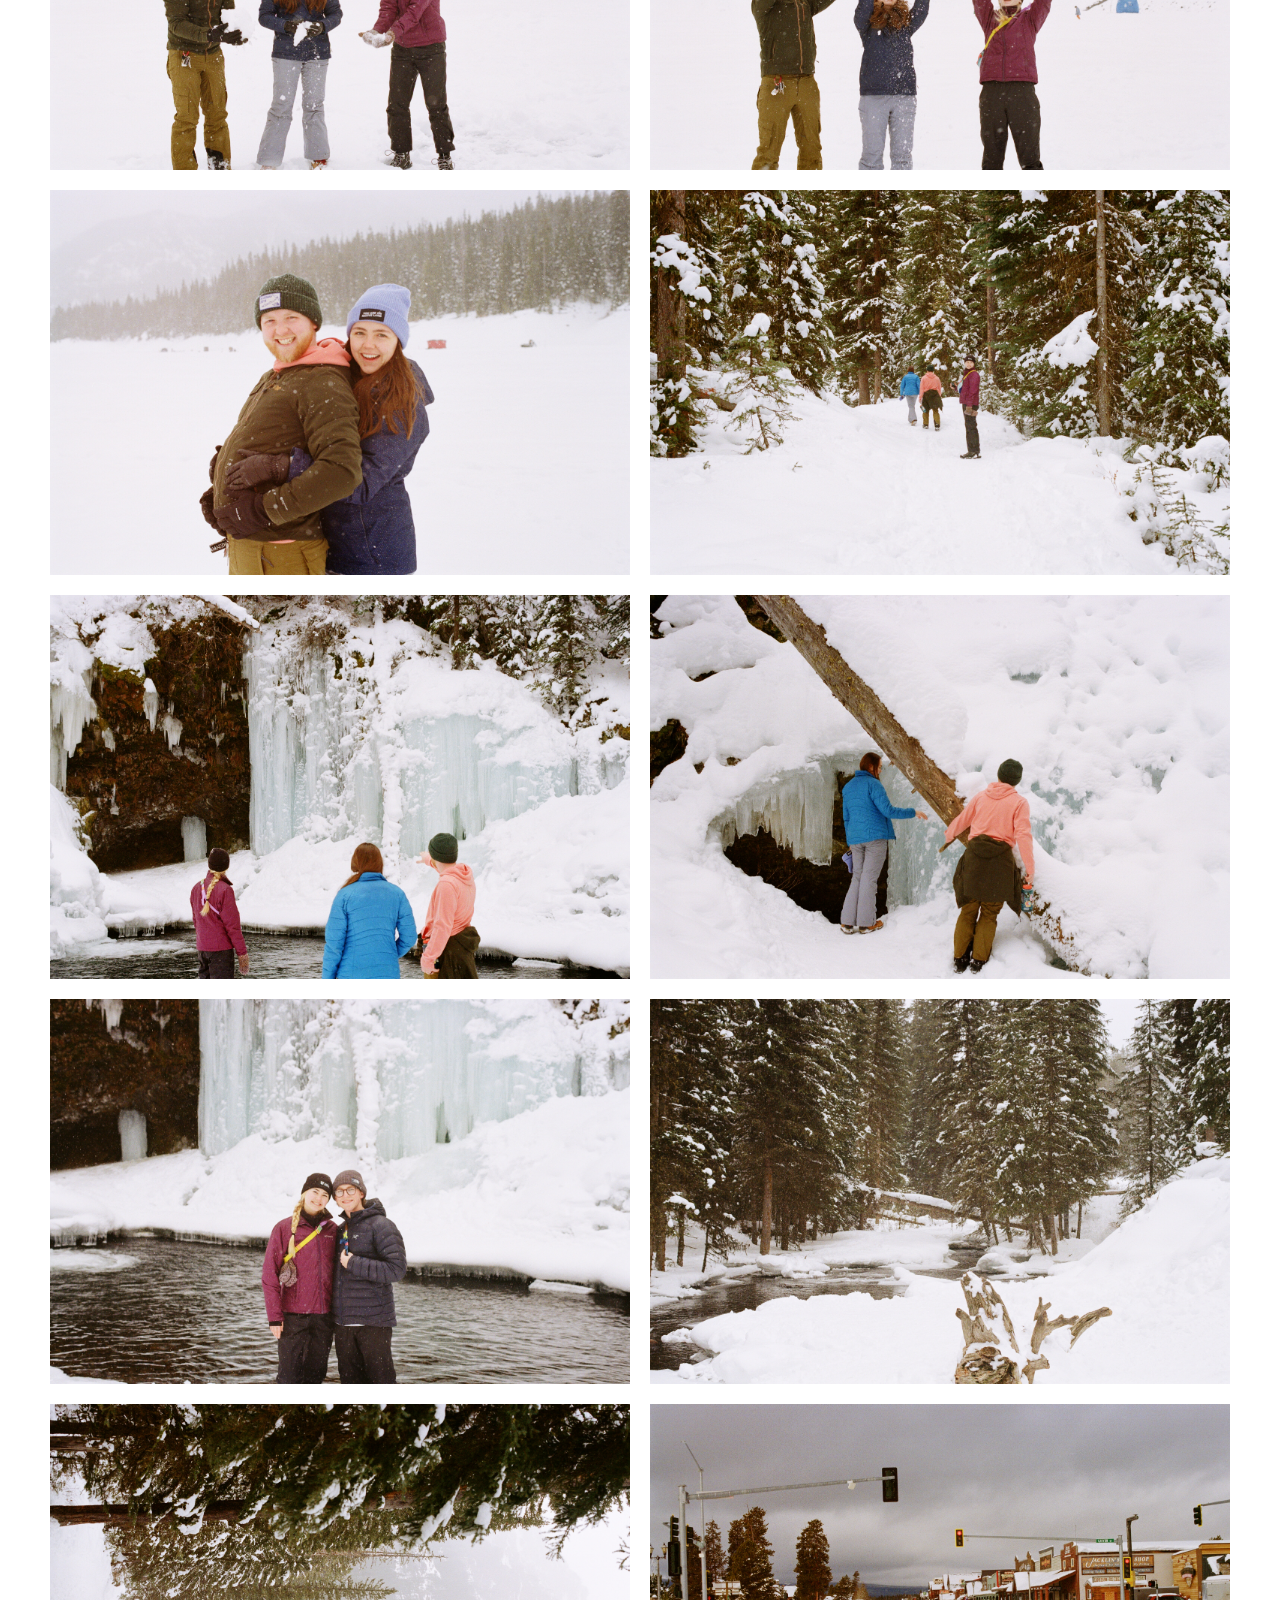
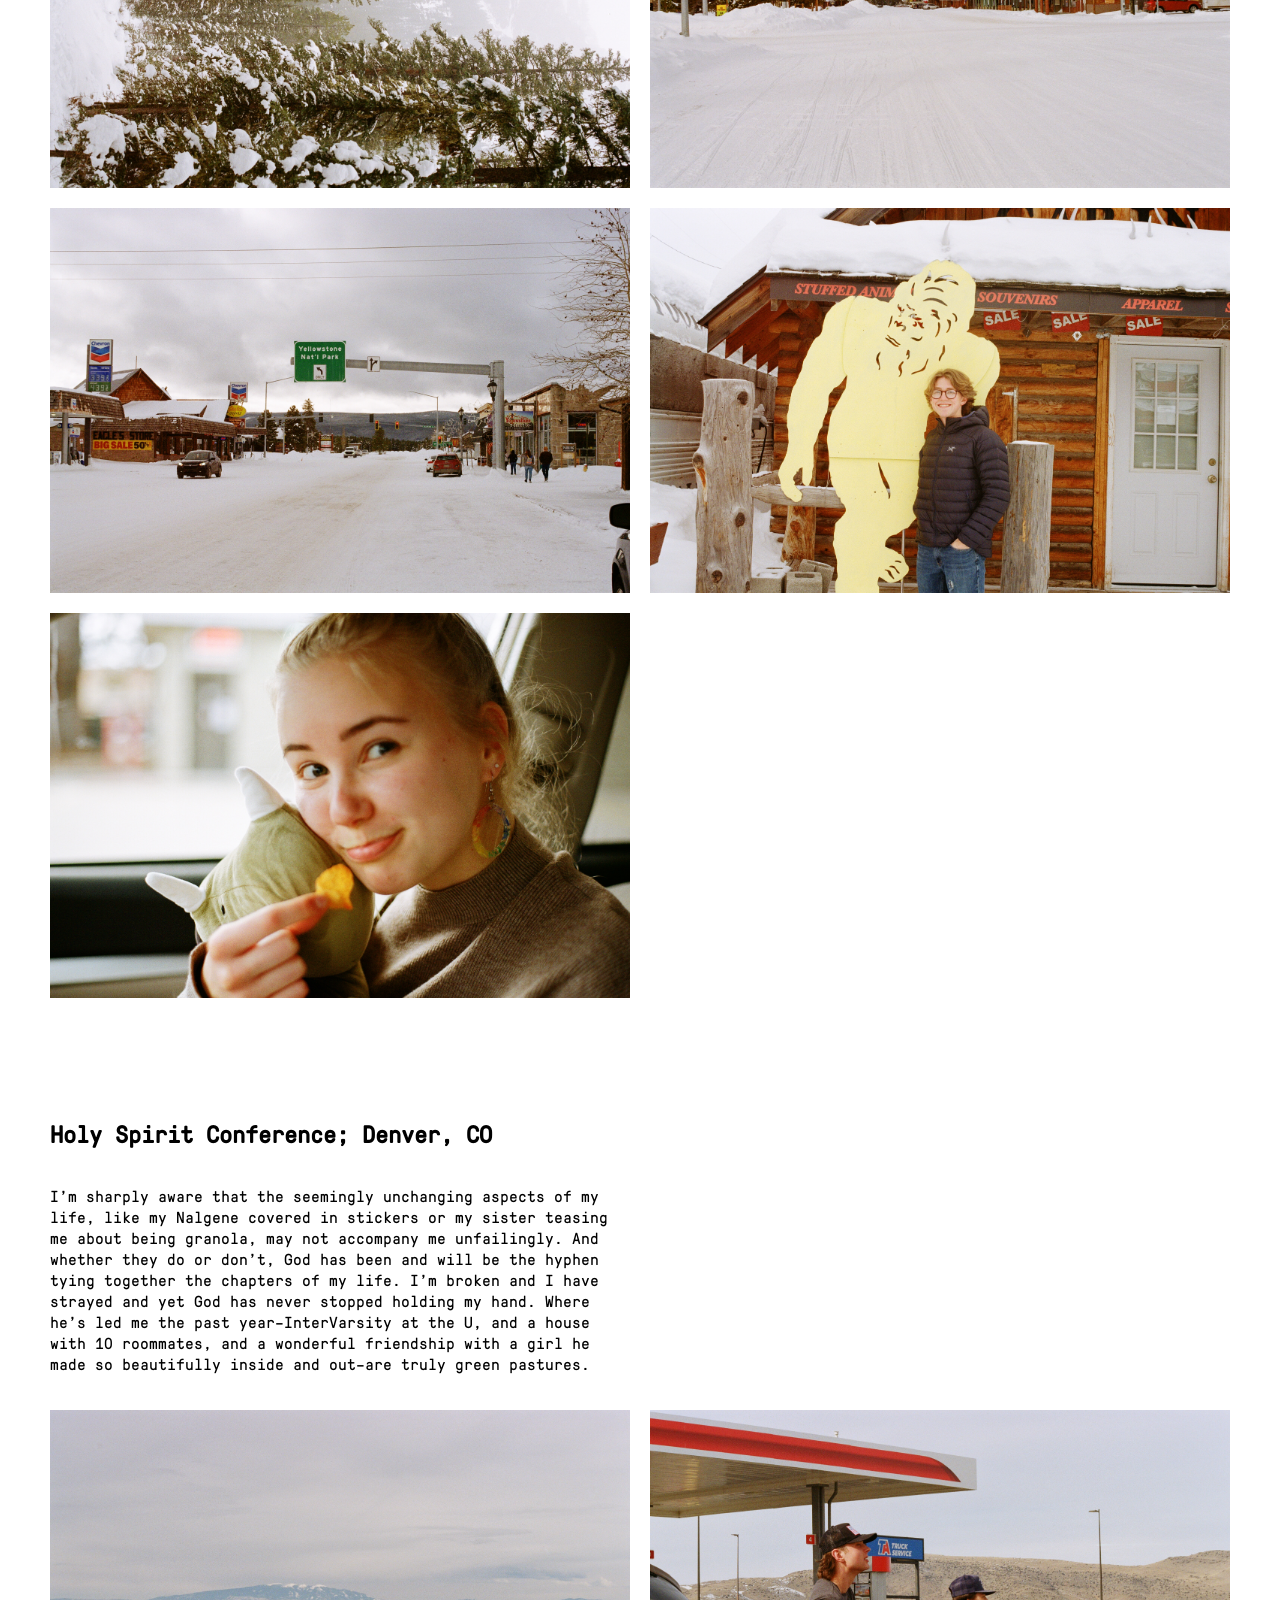
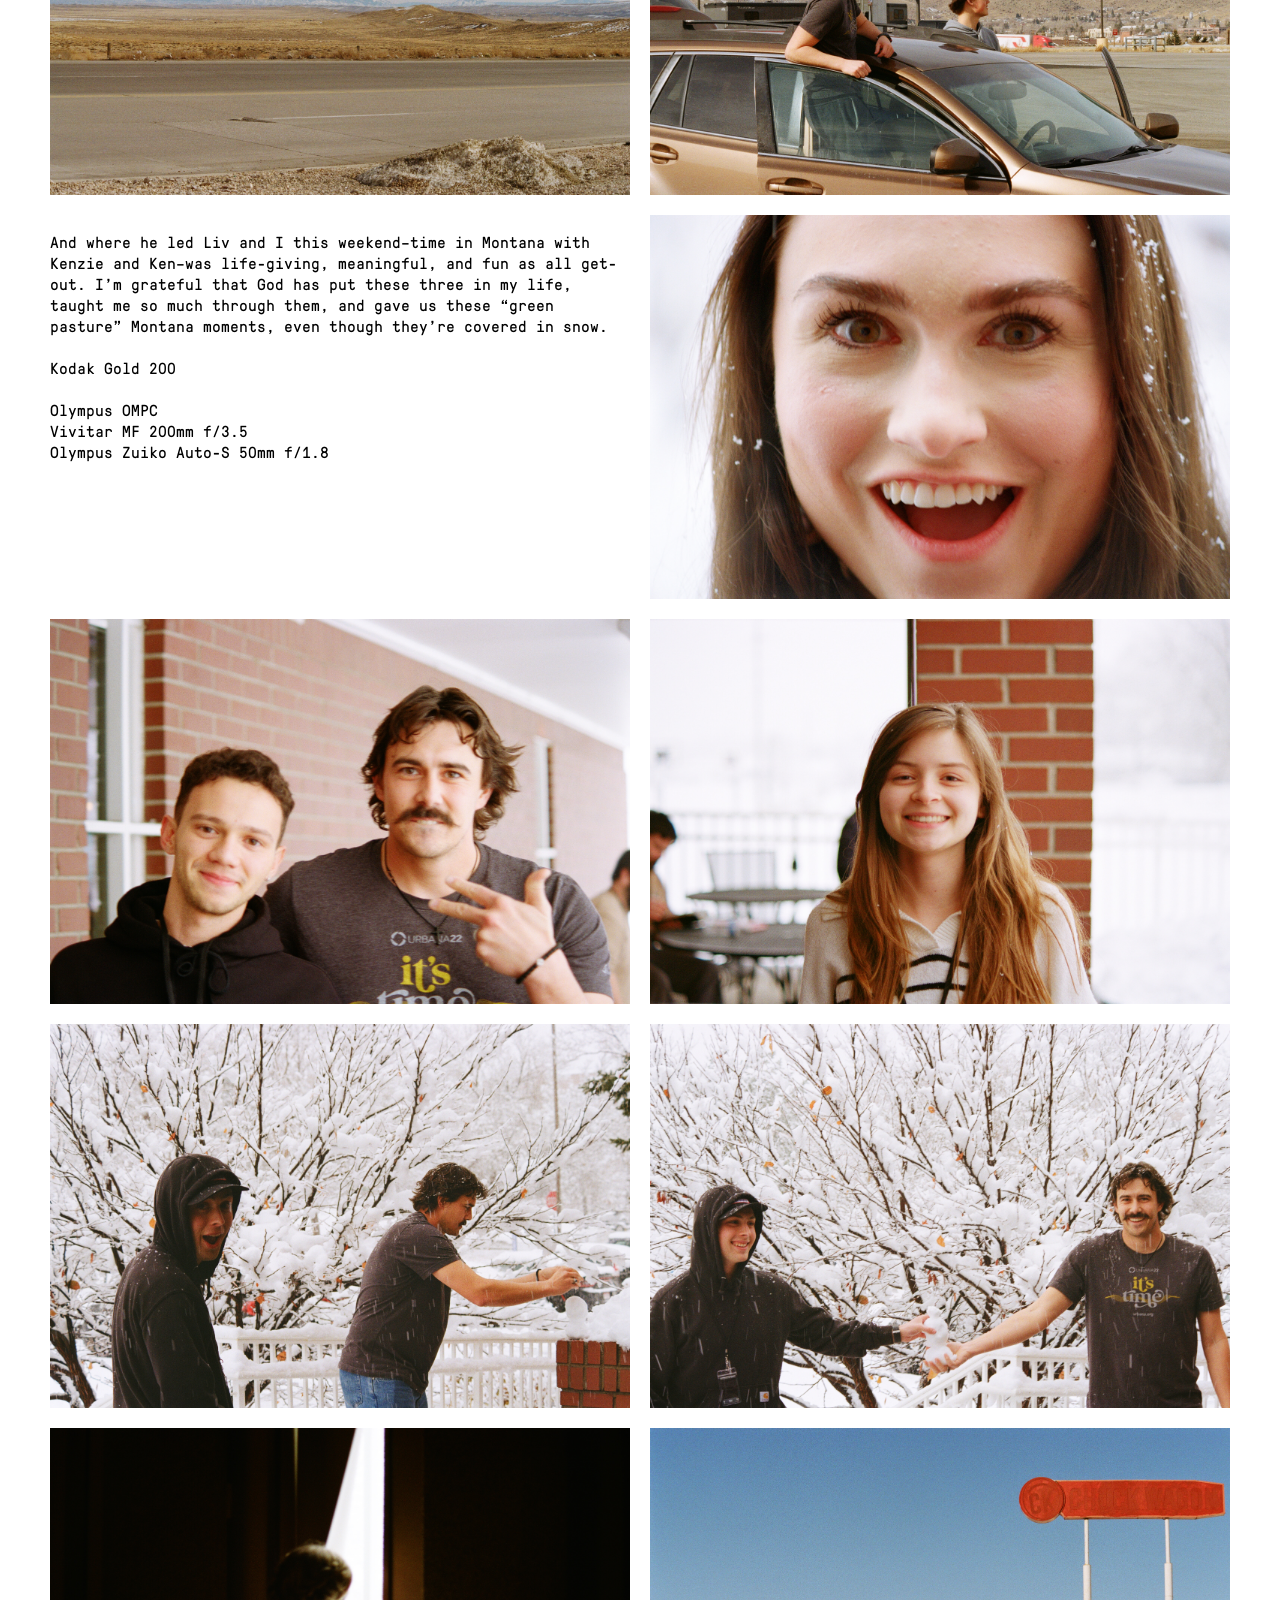
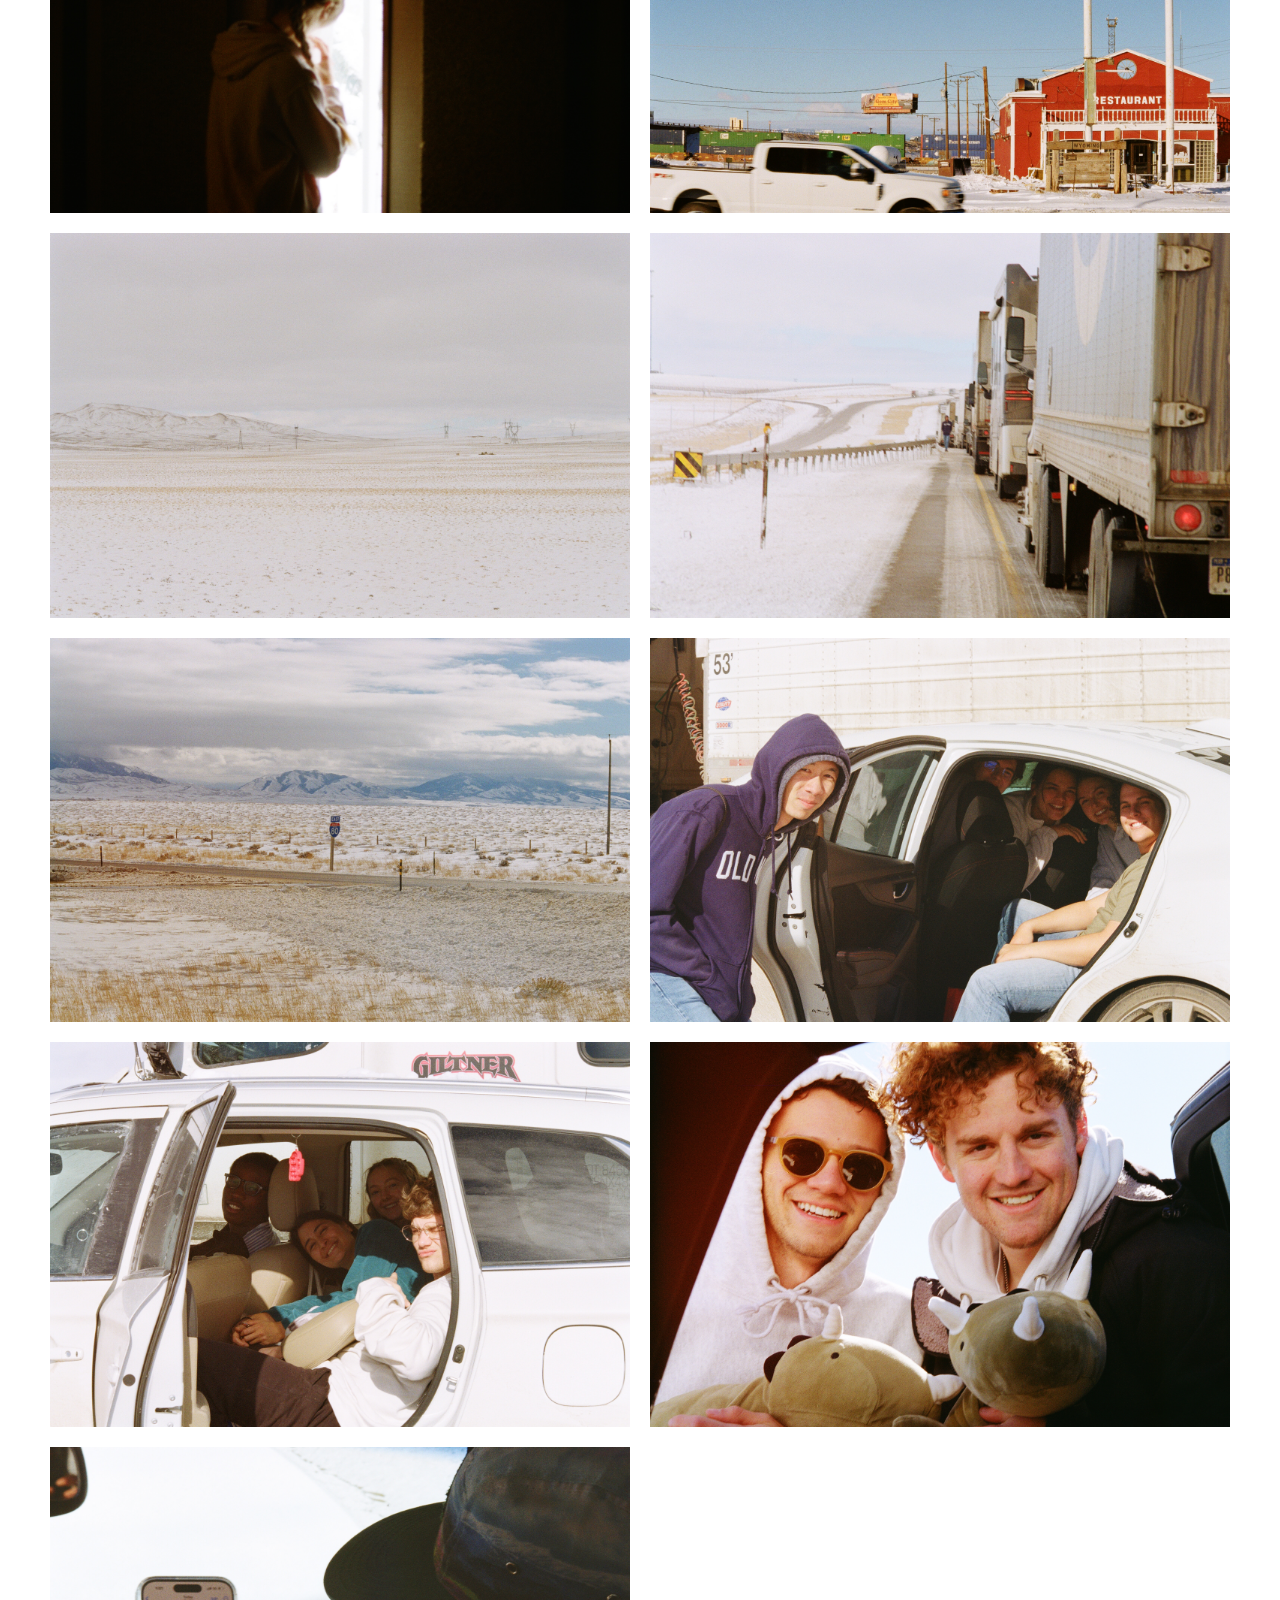
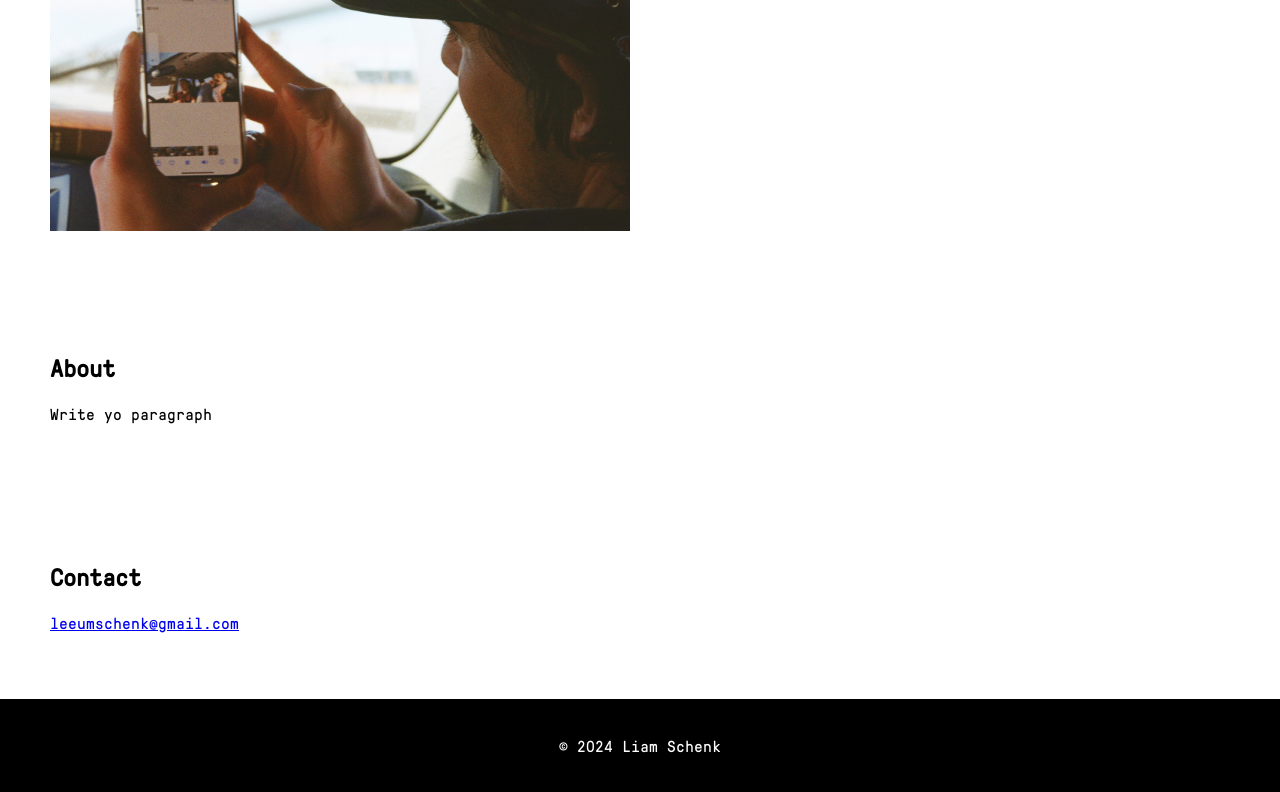
==== commit daa68064: "Pics" ====
--- a/index.html
+++ b/index.html
@@ -15,8 +15,8 @@
     			<a href="#">Portfolio</a>
     			<ul>
     				<li><a href="#montana">Montana</a></li>
-    				<li><a href="#">Option 2</a></li>
-    				<li><a href="#">Option 3</a></li>
+    				<li><a href="#montana">Montana</a></li>
+    				<li><a href="#holyspirit">Holy Spirit Conference</a></li>
     			</ul>
     		</li>
         <li><a href="#about">About</a></li>
@@ -24,25 +24,75 @@
     	</ul>
     </nav>
     </header>
+
     <section id="portfolio">
       <h2>Portfolio</h2>
       <p> Analog film: an art form underscored by finality and often forgotten by modern photographers. In a society where overconsumption and fast-paced life are norms, analog film turns people off more and more. Something about "you take a picture, and that's it" rubs most everyone the wrong way. In a conscious effort to slow down and appreciate the life God has given all around me, I've leaned into the finality of analog film. This is a monument to that effort; a summary of the steps taken and the beauty observed. Enjoy, or don't. </p>
     </section>
+
     <section id="montana">
-      <h2>Montana</h2>
+      <h2>Bozeman, MT</h2>
       <div class="gallery">
         <p>I’m sharply aware that the seemingly unchanging aspects of my life, like my Nalgene covered in stickers or my sister teasing me about being granola, may not accompany me unfailingly. And whether they do or don’t, God has been and will be the hyphen tying together the chapters of my life. I’m broken and I have strayed and yet God has never stopped holding my hand. Where he’s led me the past year–InterVarsity at the U, and a house with 10 roommates, and a wonderful friendship with a girl he made so beautifully inside and out–are truly green pastures.</p>
-        <img src="/assets/f001/95830006.JPG" alt="West Yellowstone; Kodak 200" class="toggle-image" value="hide/show" style="width:100%;"/>
-        <img src="/assets/f001/95830033.JPG" alt="Ennis; Kodak 200" class="toggle-image" value="hide/show" style="width:100%;"/>
-        <img src="/assets/f001/95830029.JPG" alt="Bozeman bookstore; Kodak 200" class="toggle-image" value="hide/show" style="width:100%;"/>
+        <!-- img src="/assets/f001/95830006.JPG" alt="West Yellowstone; Kodak 200" class="toggle-image" value="hide/show" style="width:100%;"/-->
+        <img src="./assets/f002/01.JPG" alt="" style="width:100%;"/>
+        <img src="./assets/f002/02.JPG" alt="" style="width:100%;"/>
+        <img src="./assets/f002/03.JPG" alt="" style="width:100%;"/>
         <p>And where he led Liv and I this weekend–time in Montana with Kenzie and Ken–was life-giving, meaningful, and fun as all get-out. I’m grateful that God has put these three in my life, taught me so much through them, and gave us these “green pasture” Montana moments, even though they’re covered in snow.<br><br>Kodak Gold 200<br><br>Olympus OMPC<br>Vivitar MF 200mm f/3.5<br>Olympus Zuiko Auto-S 50mm f/1.8</p>
-        <img src="/assets/f001/95830016.JPG" alt="Hyalite #3; Kodak 200" class="toggle-image" value="hide/show" style="width:100%;"/>
-        <img src="./assets/f001/95830034.JPG" alt="Liv, Idaho Falls; Kodak 200" style="width:100%;"/>
-        <img src="./assets/f001/95830014.JPG" alt="Hyalite #1; Kodak 200" style="width:100%;"/>
-        <img src="./assets/f001/95830015.JPG" alt="Hyalite #2; Kodak 200" style="width:100%;"/>
-        <img src="./assets/f001/95830017.JPG" alt="Hyalite #4; Kodak 200" style="width:100%;"/>
-        <img src="./assets/f001/95830018.JPG" alt="Hyalite #5; Kodak 200" style="width:100%;"/>
-        <img src="./assets/f001/95830019.JPG" alt="Hyalite #6; Kodak 200" style="width:100%;"/>
+        <img src="./assets/f002/04.JPG" alt="" style="width:100%;"/>
+        <img src="./assets/f002/05.JPG" alt="" style="width:100%;"/>
+        <img src="./assets/f002/06.JPG" alt="" style="width:100%;"/>
+        <img src="./assets/f002/07.JPG" alt="" style="width:100%;"/>
+        <img src="./assets/f002/08.JPG" alt="" style="width:100%;"/>
+        <img src="./assets/f002/09.JPG" alt="" style="width:100%;"/>
+        <img src="./assets/f002/10.JPG" alt="" style="width:100%;"/>
+        <img src="./assets/f002/11.JPG" alt="" style="width:100%;"/>
+        <img src="./assets/f002/12.JPG" alt="" style="width:100%;"/>
+        <img src="./assets/f002/13.JPG" alt="" style="width:100%;"/>
+        <img src="./assets/f002/14.JPG" alt="" style="width:100%;"/>
+        <img src="./assets/f002/15.JPG" alt="" style="width:100%;"/>
+        <img src="./assets/f002/16.JPG" alt="" style="width:100%;"/>
+        <img src="./assets/f002/17.JPG" alt="" style="width:100%;"/>
+        <img src="./assets/f002/18.JPG" alt="" style="width:100%;"/>
+        <img src="./assets/f002/19.JPG" alt="" style="width:100%;"/>
+        <img src="./assets/f002/20.JPG" alt="" style="width:100%;"/>
+        <img src="./assets/f002/21.JPG" alt="" style="width:100%;"/>
+        <img src="./assets/f002/22.JPG" alt="" style="width:100%;"/>
+        <img src="./assets/f002/23.JPG" alt="" style="width:100%;"/>
+        <img src="./assets/f002/24.JPG" alt="" style="width:100%;"/>
+        <img src="./assets/f002/25.JPG" alt="" style="width:100%;"/>
+        <img src="./assets/f002/26.JPG" alt="" style="width:100%;"/>
+        <img src="./assets/f002/27.JPG" alt="" style="width:100%;"/>
+        <img src="./assets/f002/28.JPG" alt="" style="width:100%;"/>
+        <img src="./assets/f002/29.JPG" alt="" style="width:100%;"/>
+        <img src="./assets/f002/30.JPG" alt="" style="width:100%;"/>
+        <img src="./assets/f002/31.JPG" alt="" style="width:100%;"/>
+      </div>
+    </section>
+
+    <section id="holyspirit">
+      <h2>Holy Spirit Conference; Denver, CO</h2>
+      <div class="gallery">
+        <p>I’m sharply aware that the seemingly unchanging aspects of my life, like my Nalgene covered in stickers or my sister teasing me about being granola, may not accompany me unfailingly. And whether they do or don’t, God has been and will be the hyphen tying together the chapters of my life. I’m broken and I have strayed and yet God has never stopped holding my hand. Where he’s led me the past year–InterVarsity at the U, and a house with 10 roommates, and a wonderful friendship with a girl he made so beautifully inside and out–are truly green pastures.</p>
+        <!-- img src="/assets/f001/95830006.JPG" alt="West Yellowstone; Kodak 200" class="toggle-image" value="hide/show" style="width:100%;"/-->
+        <img src="./assets/f001/01.JPG" alt="" style="width:100%;"/>
+        <img src="./assets/f001/02.JPG" alt="" style="width:100%;"/>
+        <img src="./assets/f001/03.JPG" alt="" style="width:100%;"/>
+        <p>And where he led Liv and I this weekend–time in Montana with Kenzie and Ken–was life-giving, meaningful, and fun as all get-out. I’m grateful that God has put these three in my life, taught me so much through them, and gave us these “green pasture” Montana moments, even though they’re covered in snow.<br><br>Kodak Gold 200<br><br>Olympus OMPC<br>Vivitar MF 200mm f/3.5<br>Olympus Zuiko Auto-S 50mm f/1.8</p>
+        <img src="./assets/f001/04.JPG" alt="" style="width:100%;"/>
+        <img src="./assets/f001/05.JPG" alt="" style="width:100%;"/>
+        <img src="./assets/f001/06.JPG" alt="" style="width:100%;"/>
+        <img src="./assets/f001/07.JPG" alt="" style="width:100%;"/>
+        <img src="./assets/f001/08.JPG" alt="" style="width:100%;"/>
+        <img src="./assets/f001/09.JPG" alt="" style="width:100%;"/>
+        <img src="./assets/f001/10.JPG" alt="" style="width:100%;"/>
+        <img src="./assets/f001/11.JPG" alt="" style="width:100%;"/>
+        <img src="./assets/f001/12.JPG" alt="" style="width:100%;"/>
+        <img src="./assets/f001/13.JPG" alt="" style="width:100%;"/>
+        <img src="./assets/f001/14.JPG" alt="" style="width:100%;"/>
+        <img src="./assets/f001/15.JPG" alt="" style="width:100%;"/>
+        <img src="./assets/f001/16.JPG" alt="" style="width:100%;"/>
+        <img src="./assets/f001/17.JPG" alt="" style="width:100%;"/>
       </div>
     </section>
 
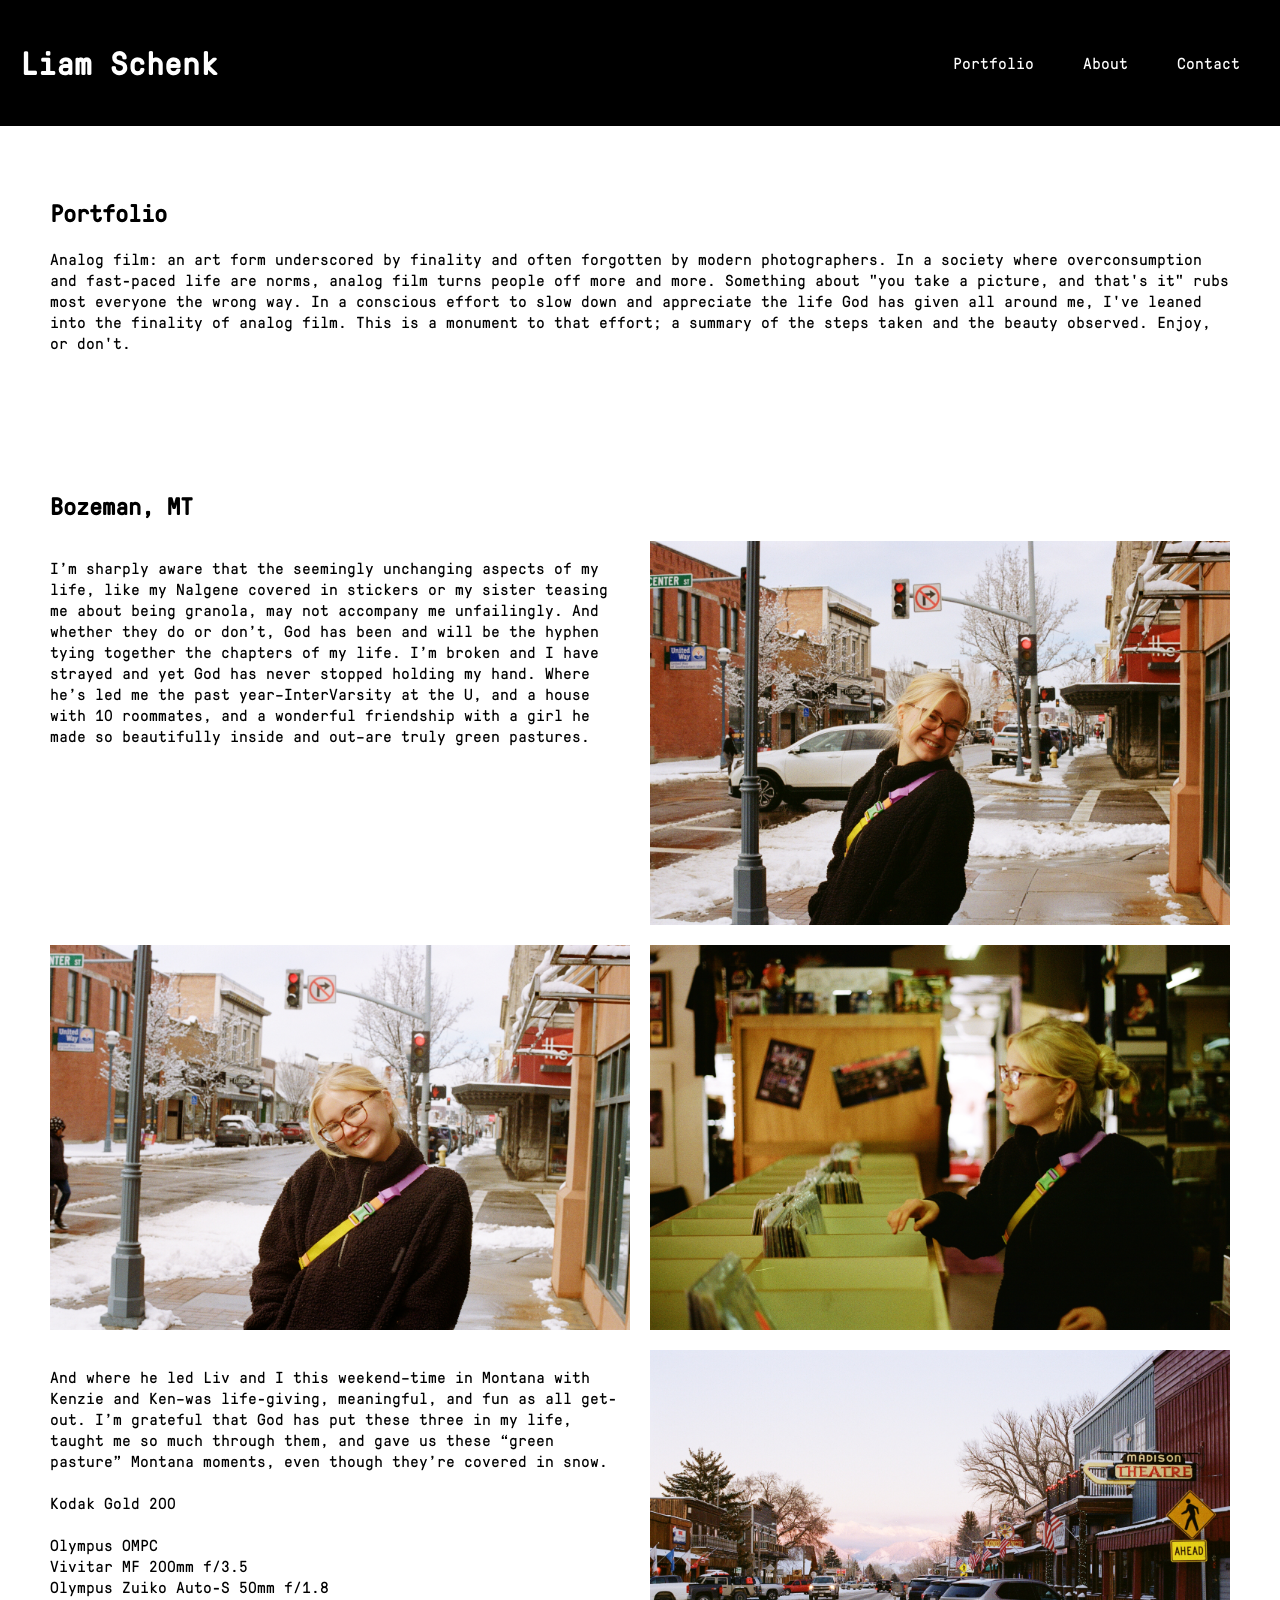
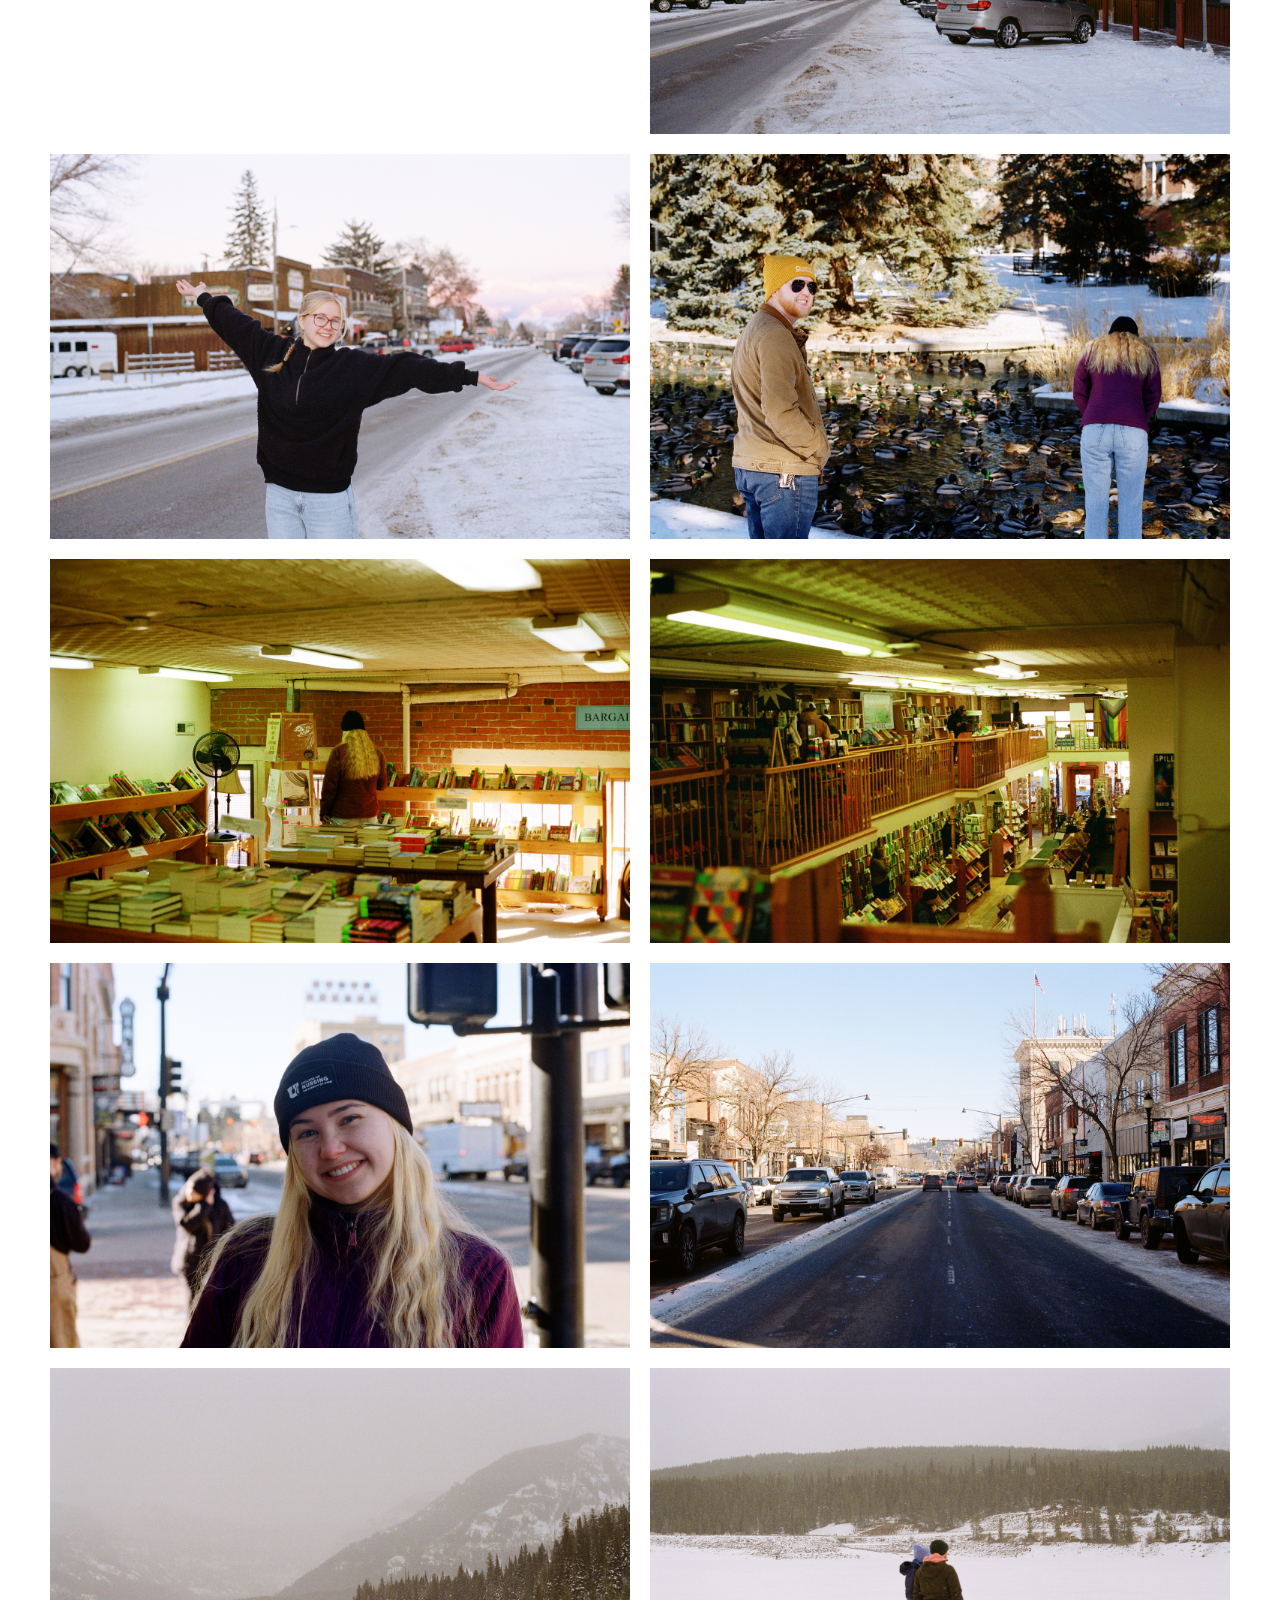
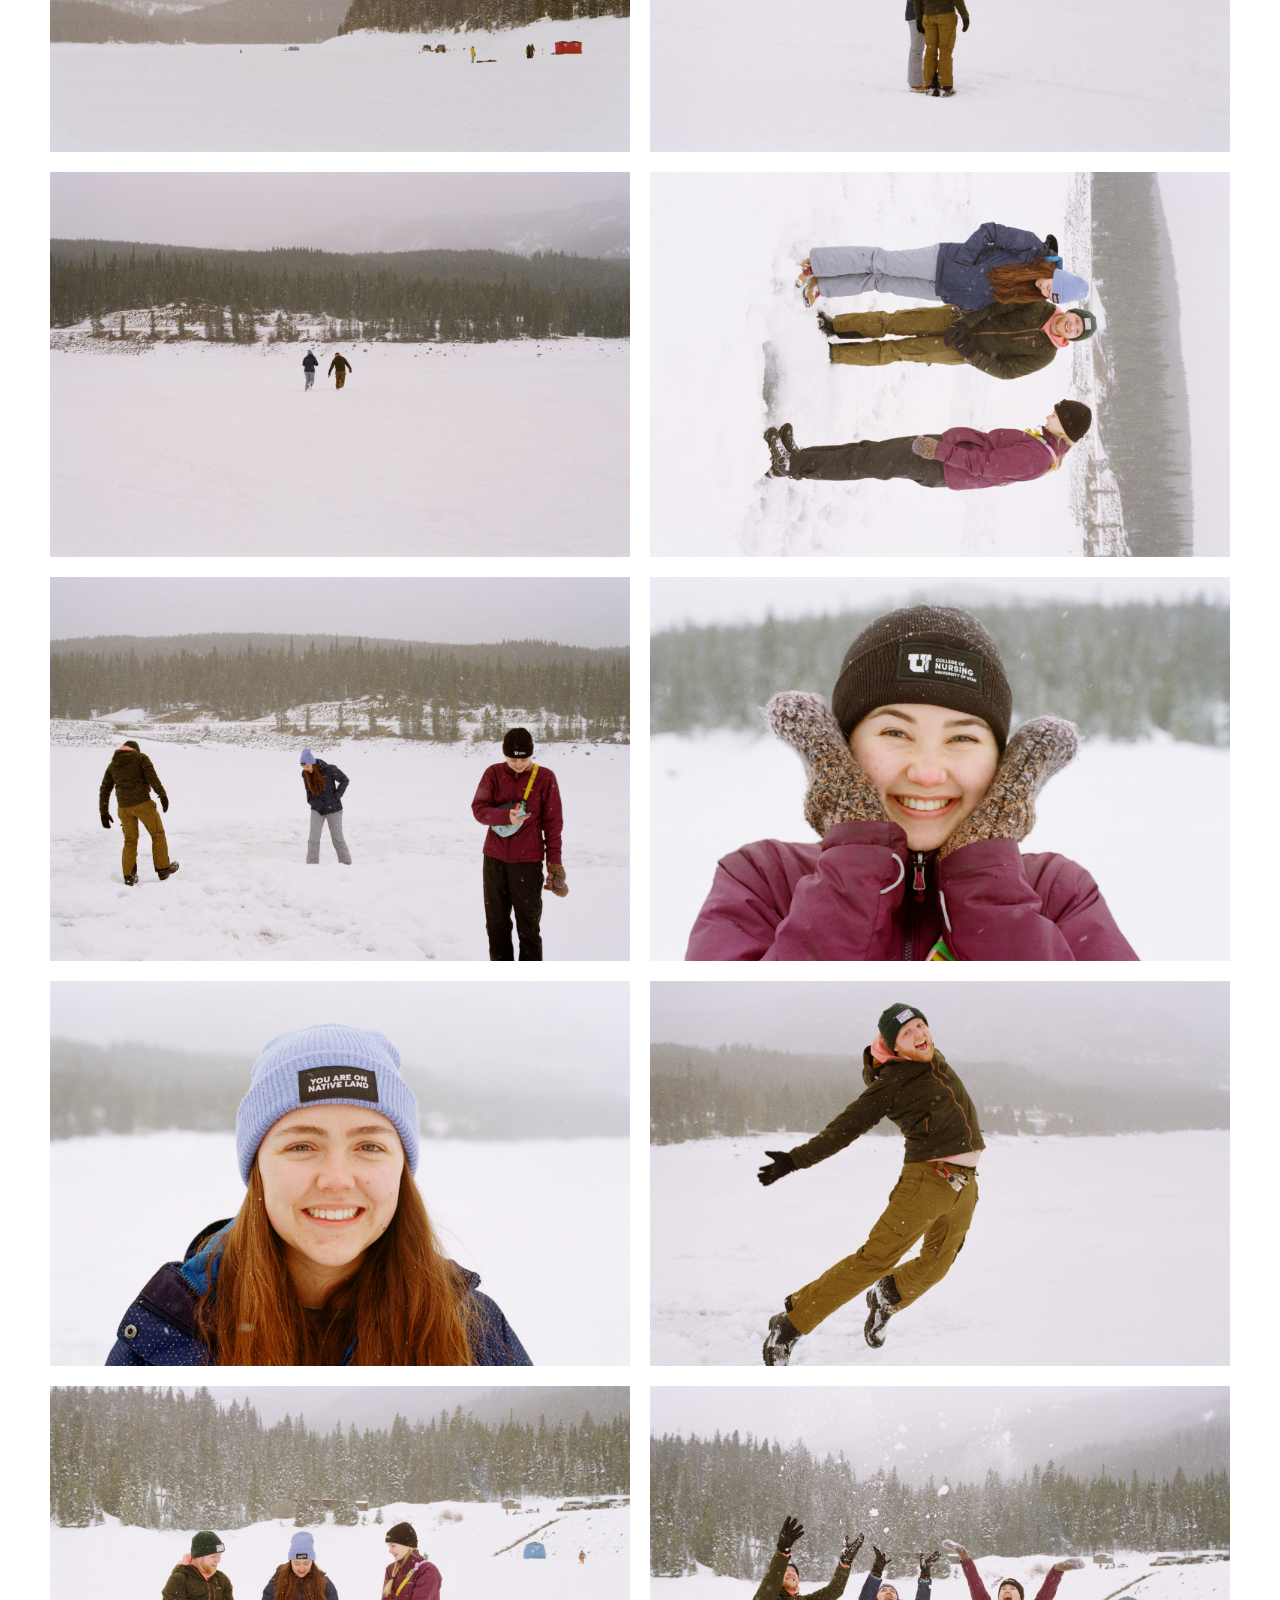
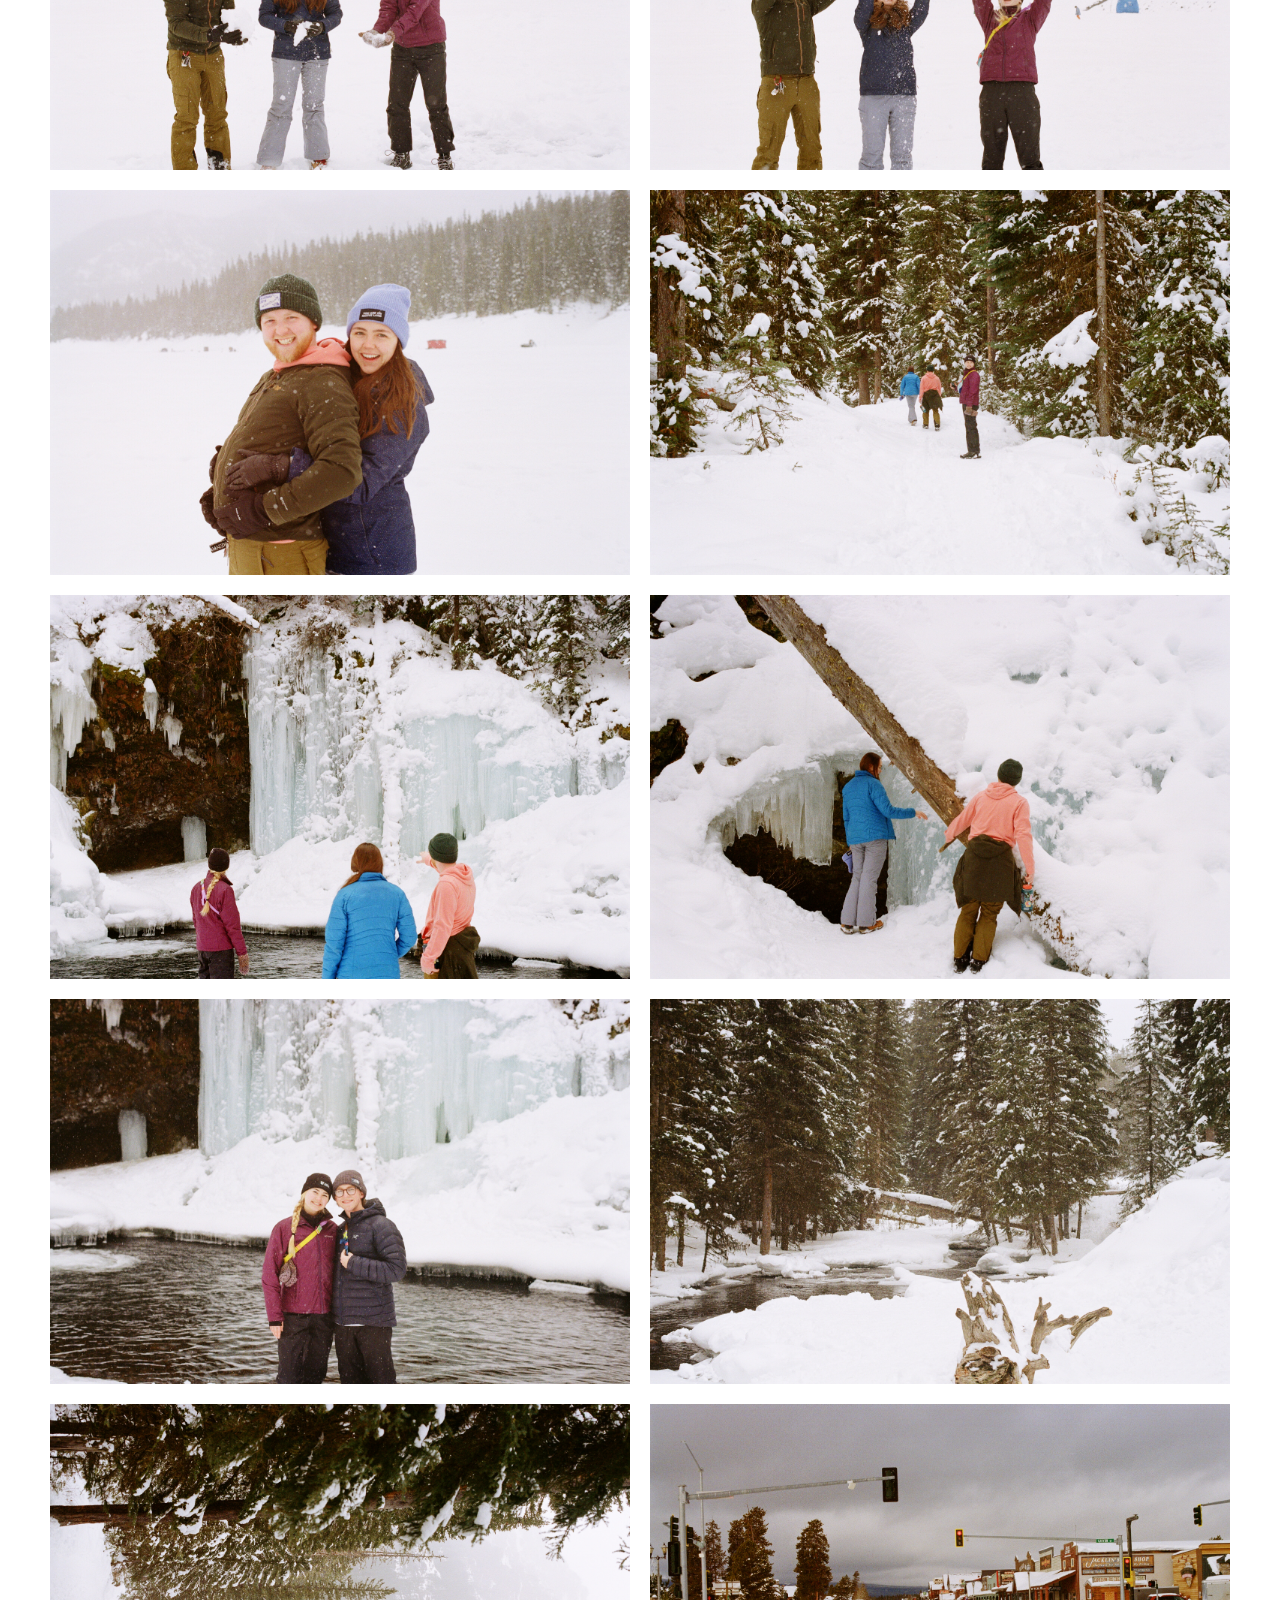
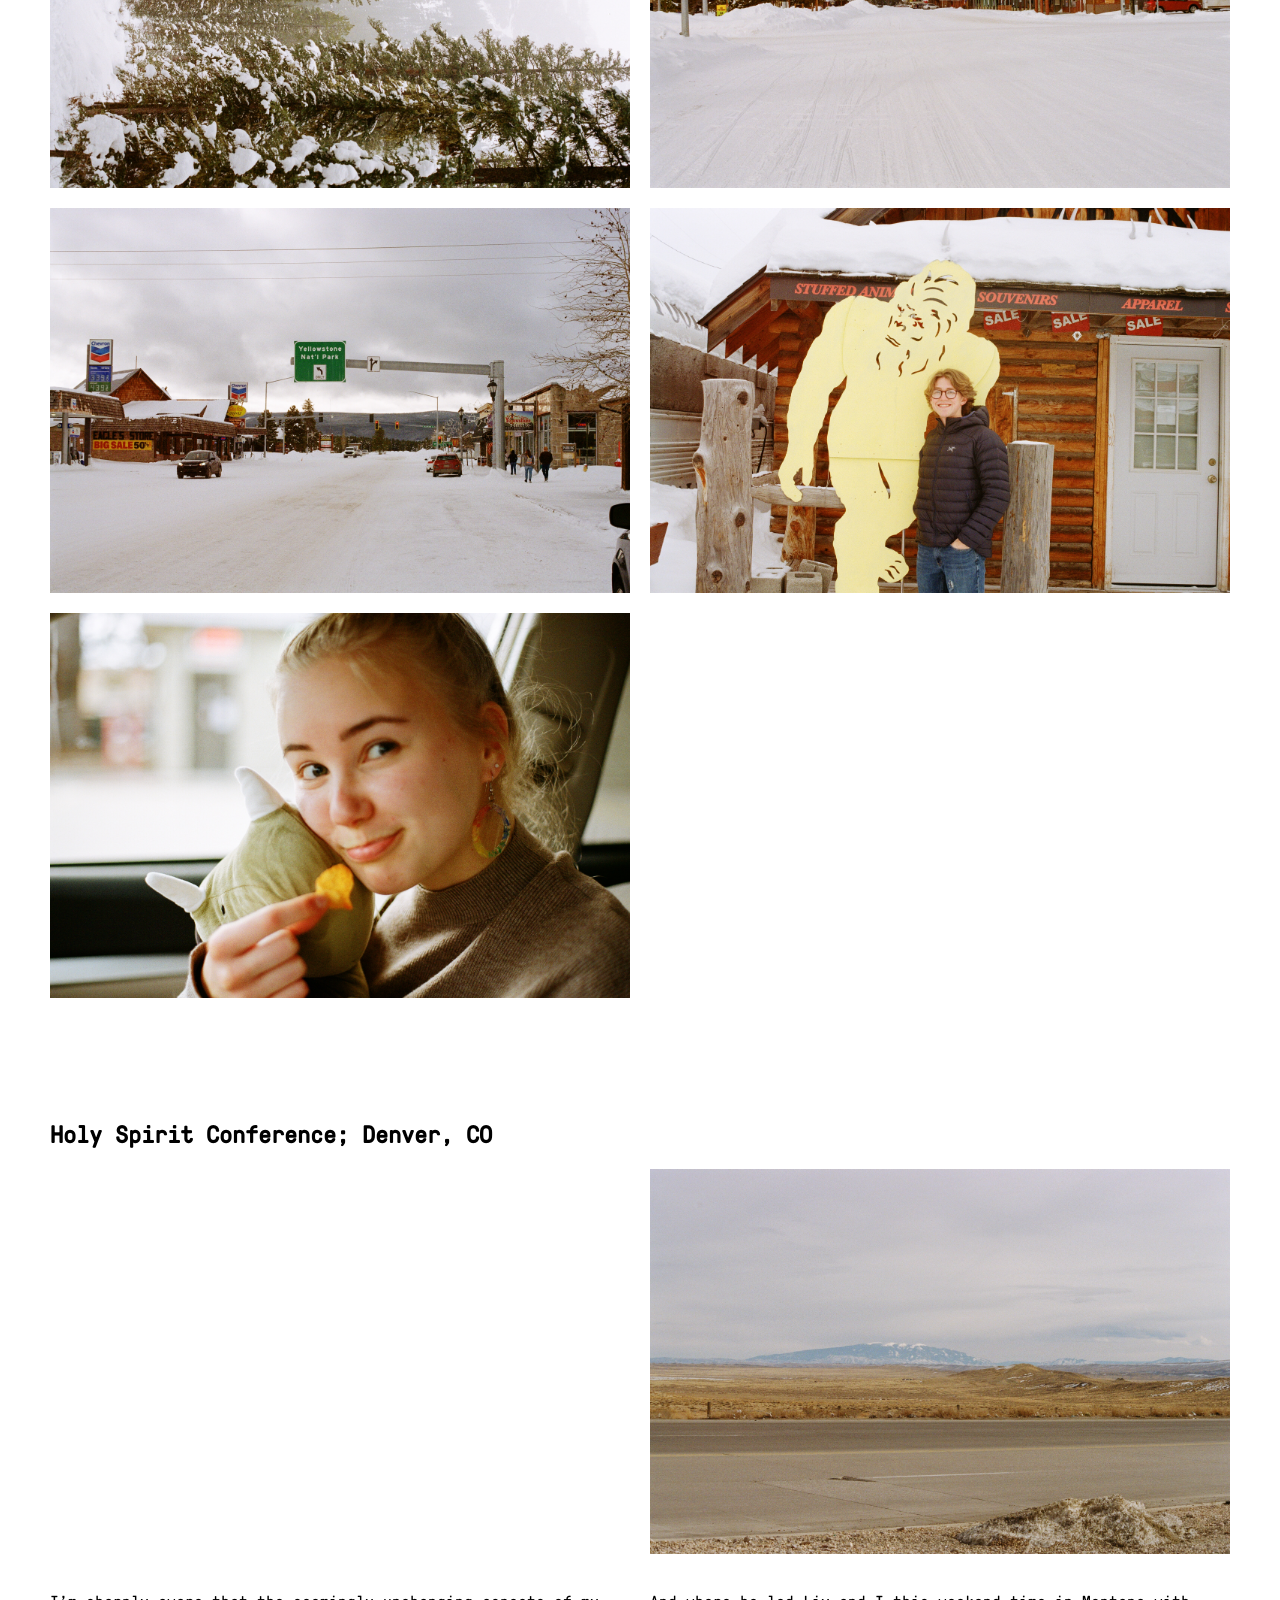
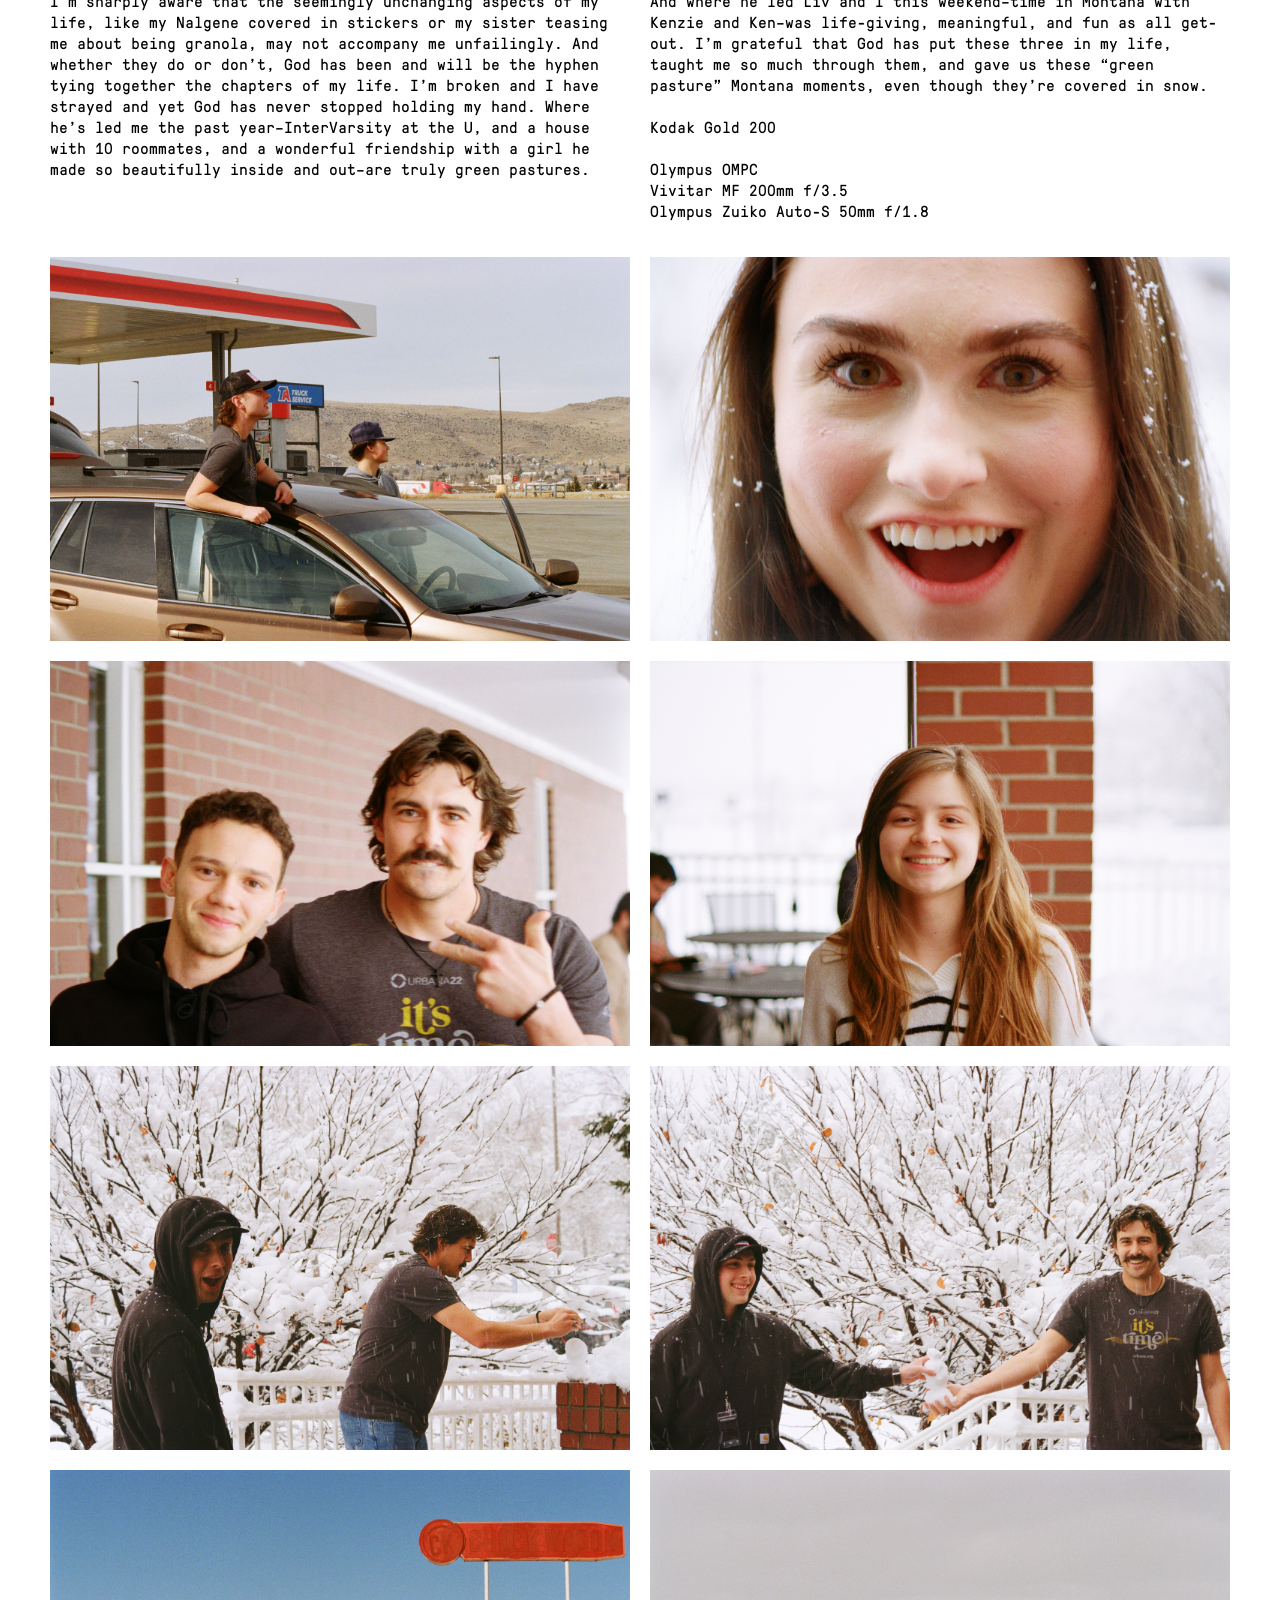
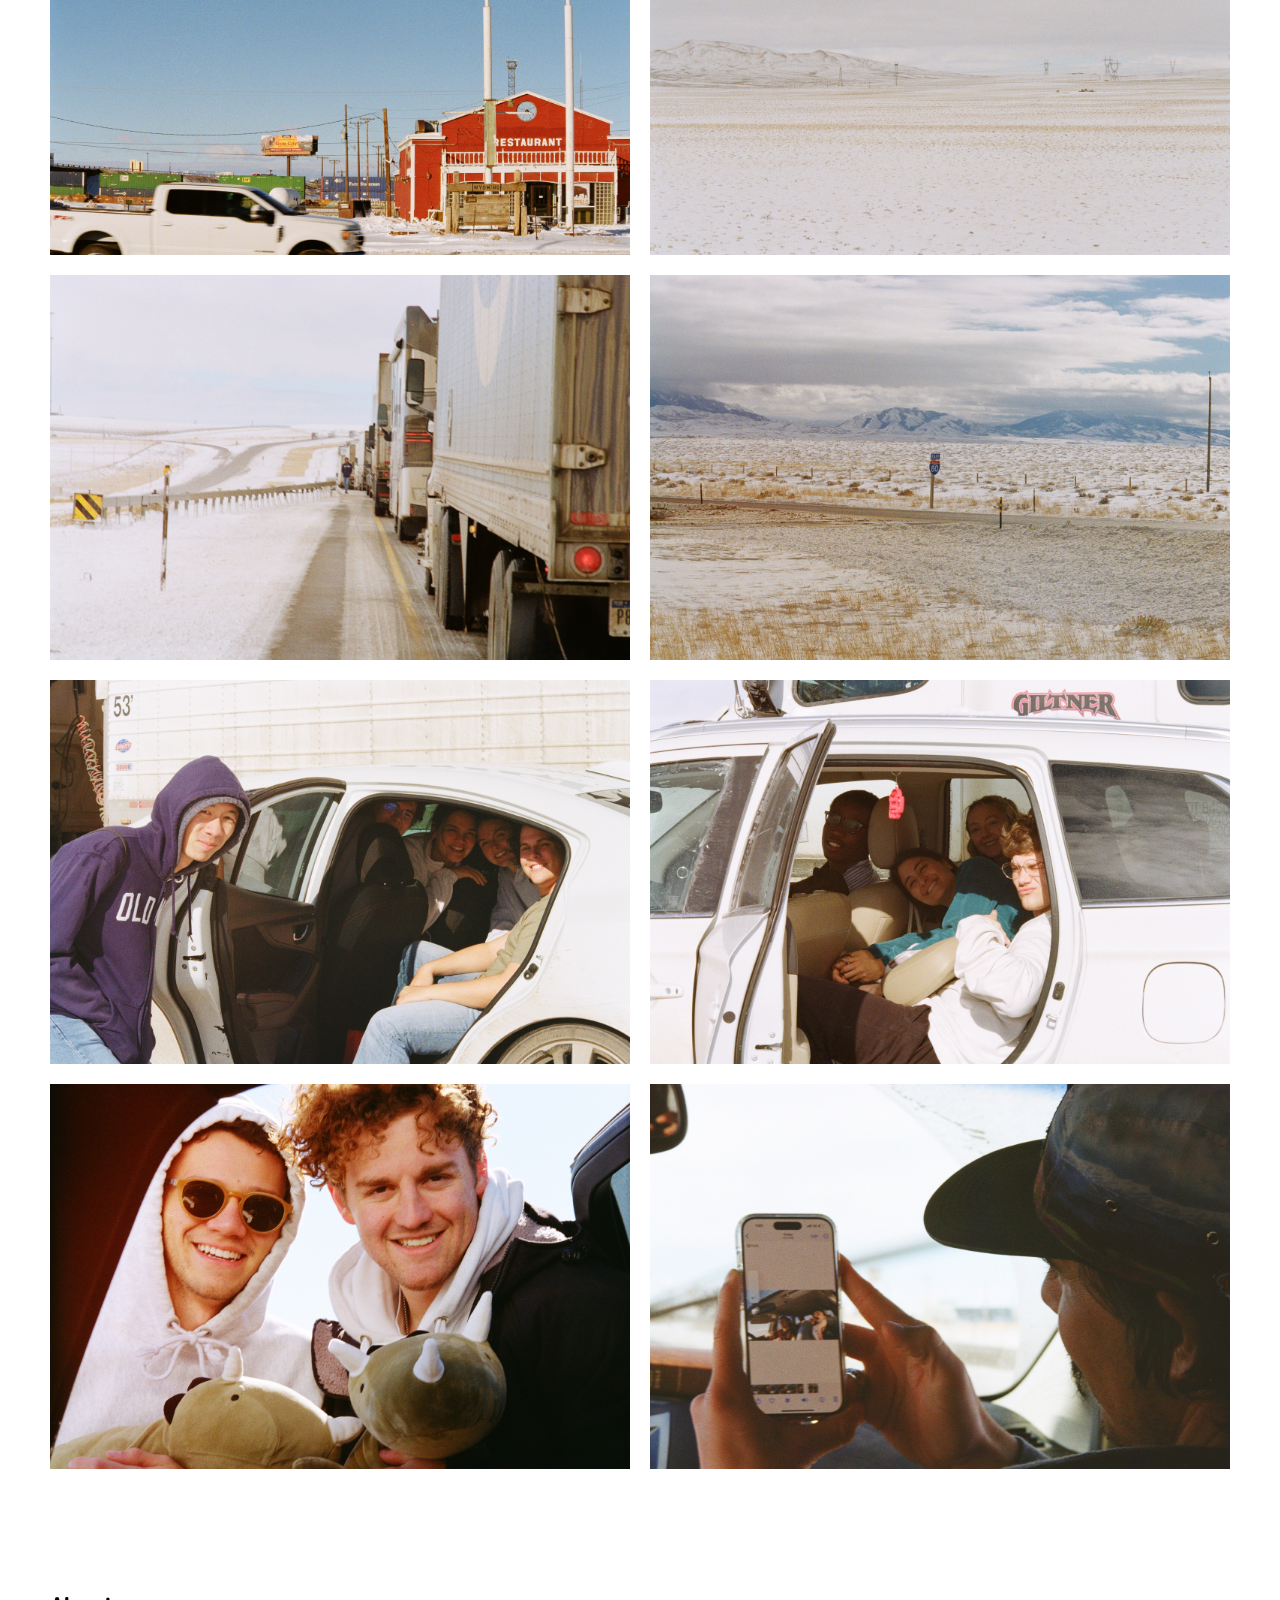
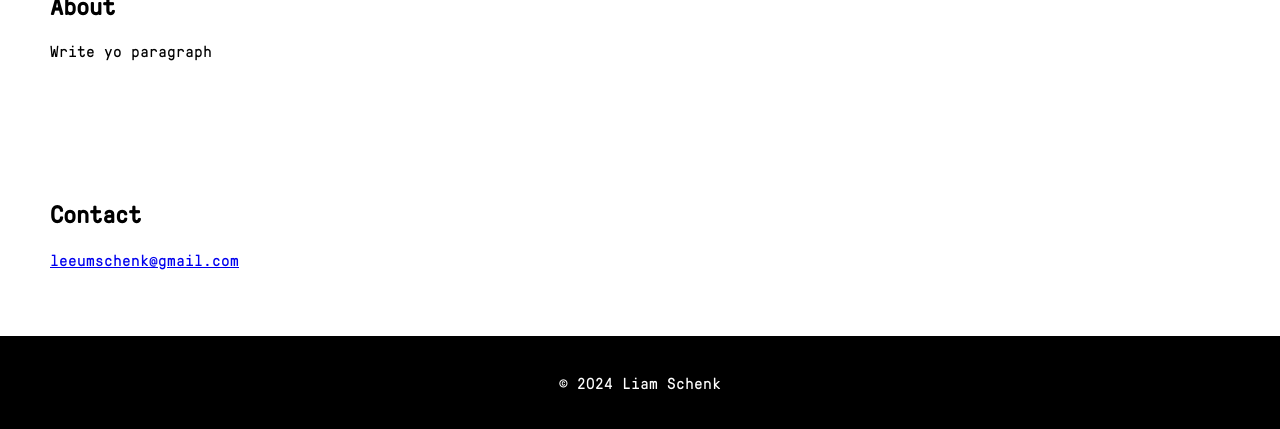
==== commit c00313aa: "Push" ====
--- a/index.html
+++ b/index.html
@@ -73,18 +73,17 @@
     <section id="holyspirit">
       <h2>Holy Spirit Conference; Denver, CO</h2>
       <div class="gallery">
+        <img src="./assets/f001/01.JPG" alt="" style="width:100%;"/>
+        <img src="./assets/f001/02.JPG" alt="" style="width:100%;"/>
         <p>I’m sharply aware that the seemingly unchanging aspects of my life, like my Nalgene covered in stickers or my sister teasing me about being granola, may not accompany me unfailingly. And whether they do or don’t, God has been and will be the hyphen tying together the chapters of my life. I’m broken and I have strayed and yet God has never stopped holding my hand. Where he’s led me the past year–InterVarsity at the U, and a house with 10 roommates, and a wonderful friendship with a girl he made so beautifully inside and out–are truly green pastures.</p>
         <!-- img src="/assets/f001/95830006.JPG" alt="West Yellowstone; Kodak 200" class="toggle-image" value="hide/show" style="width:100%;"/-->
-        <img src="./assets/f001/01.JPG" alt="" style="width:100%;"/>
-        <img src="./assets/f001/02.JPG" alt="" style="width:100%;"/>
+        <p>And where he led Liv and I this weekend–time in Montana with Kenzie and Ken–was life-giving, meaningful, and fun as all get-out. I’m grateful that God has put these three in my life, taught me so much through them, and gave us these “green pasture” Montana moments, even though they’re covered in snow.<br><br>Kodak Gold 200<br><br>Olympus OMPC<br>Vivitar MF 200mm f/3.5<br>Olympus Zuiko Auto-S 50mm f/1.8</p>
         <img src="./assets/f001/03.JPG" alt="" style="width:100%;"/>
-        <p>And where he led Liv and I this weekend–time in Montana with Kenzie and Ken–was life-giving, meaningful, and fun as all get-out. I’m grateful that God has put these three in my life, taught me so much through them, and gave us these “green pasture” Montana moments, even though they’re covered in snow.<br><br>Kodak Gold 200<br><br>Olympus OMPC<br>Vivitar MF 200mm f/3.5<br>Olympus Zuiko Auto-S 50mm f/1.8</p>
         <img src="./assets/f001/04.JPG" alt="" style="width:100%;"/>
         <img src="./assets/f001/05.JPG" alt="" style="width:100%;"/>
         <img src="./assets/f001/06.JPG" alt="" style="width:100%;"/>
         <img src="./assets/f001/07.JPG" alt="" style="width:100%;"/>
         <img src="./assets/f001/08.JPG" alt="" style="width:100%;"/>
-        <img src="./assets/f001/09.JPG" alt="" style="width:100%;"/>
         <img src="./assets/f001/10.JPG" alt="" style="width:100%;"/>
         <img src="./assets/f001/11.JPG" alt="" style="width:100%;"/>
         <img src="./assets/f001/12.JPG" alt="" style="width:100%;"/>
